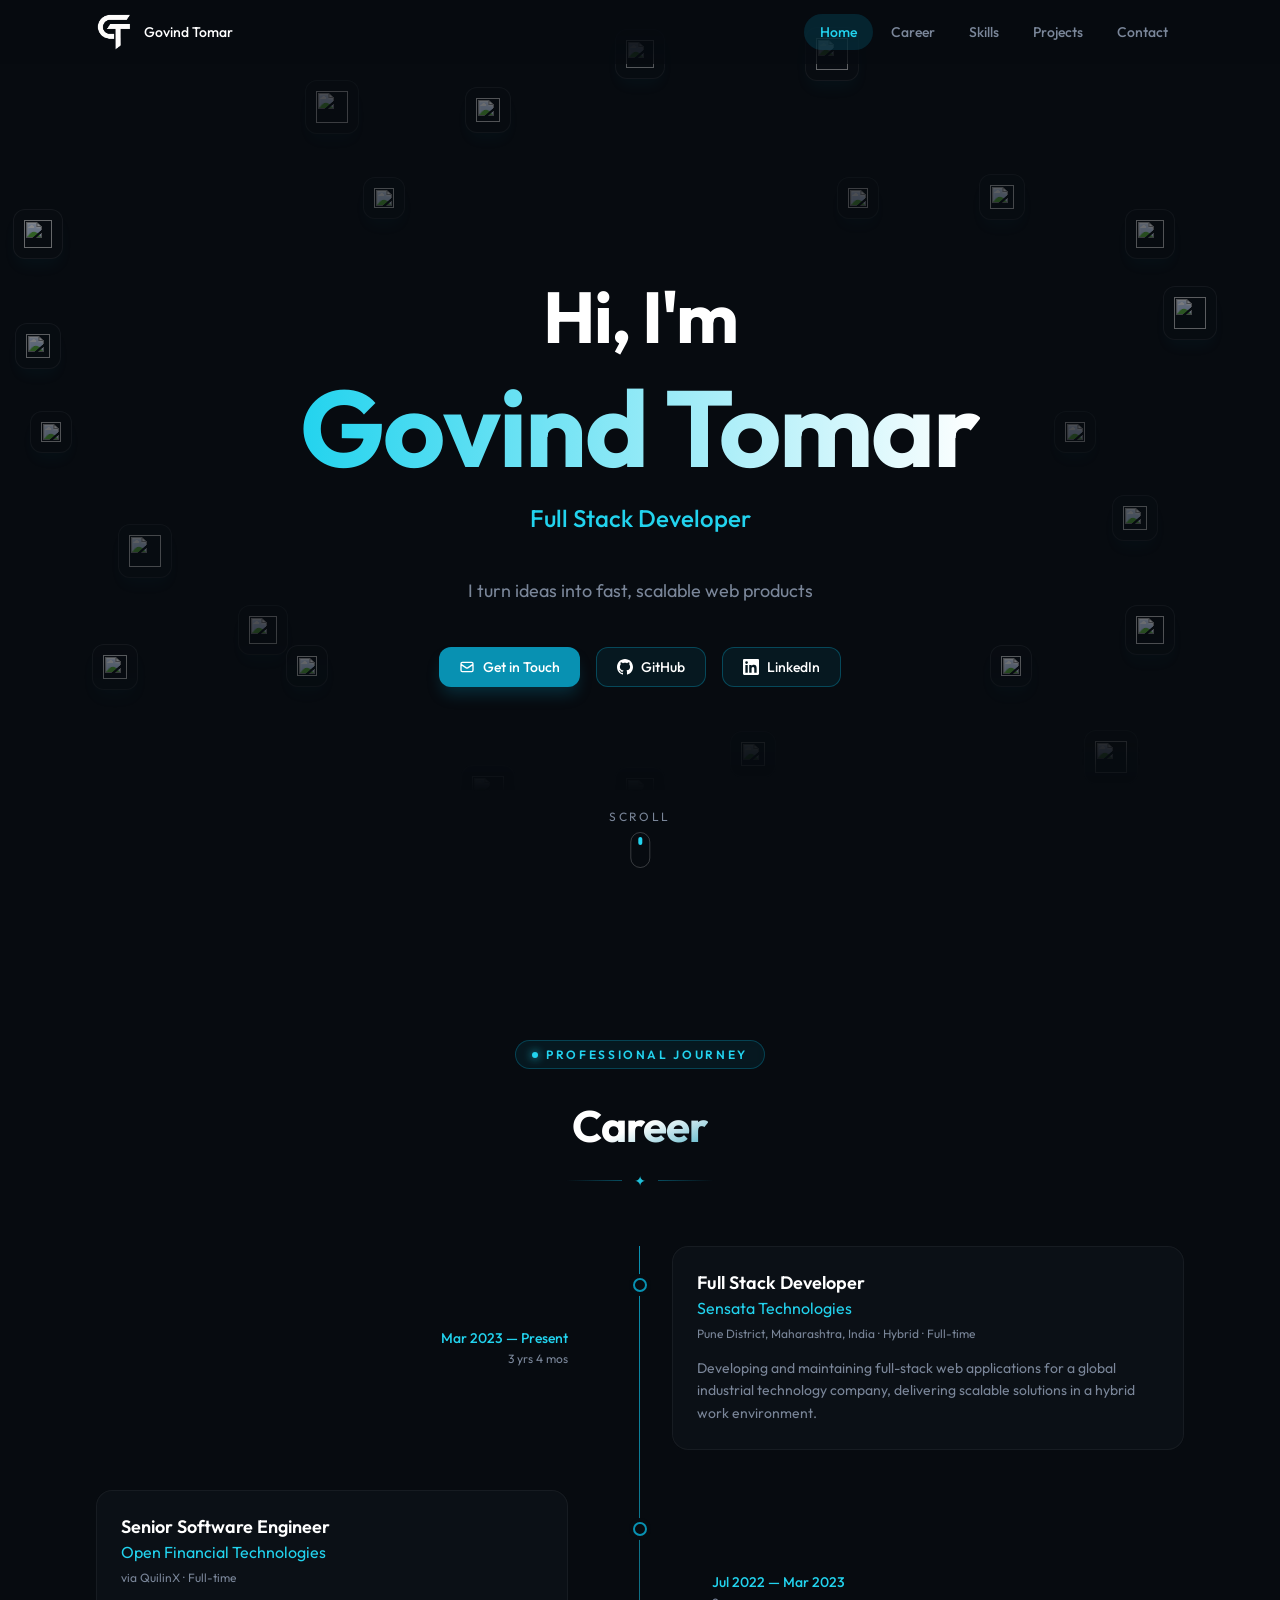
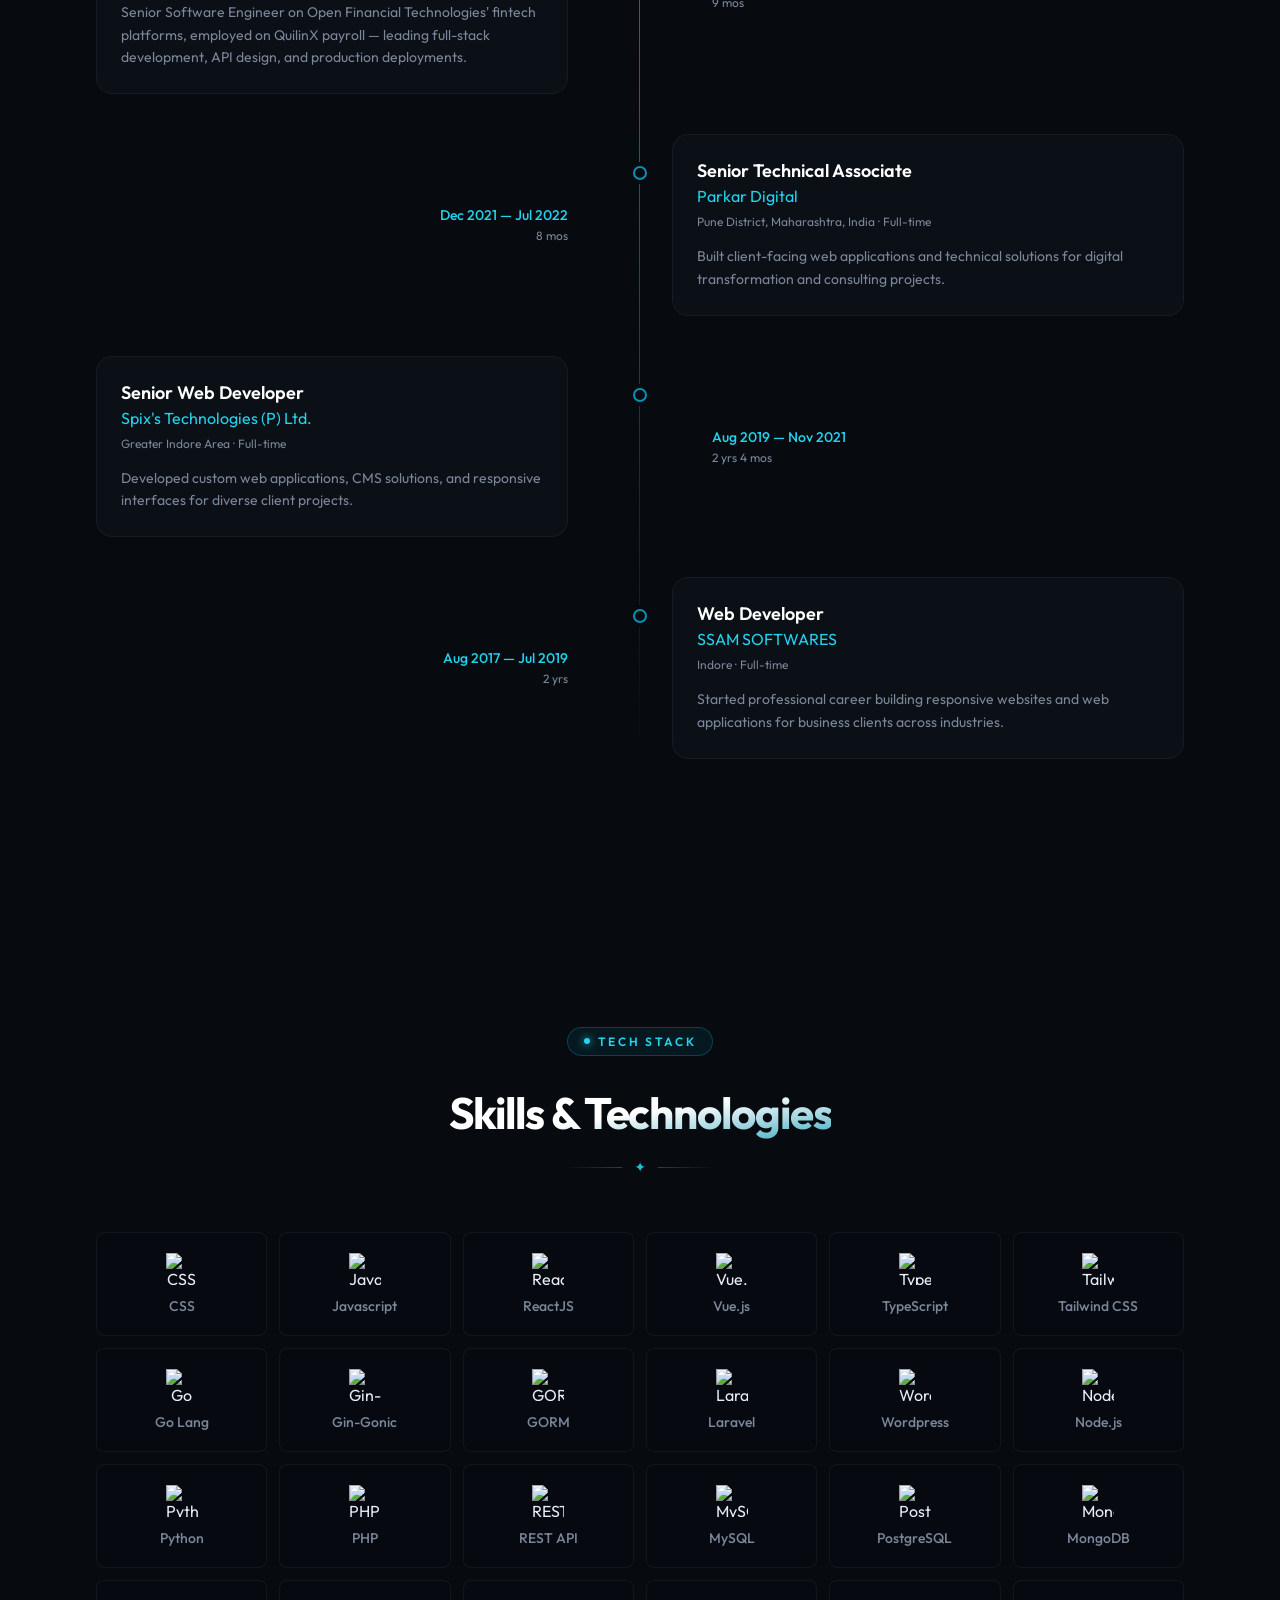
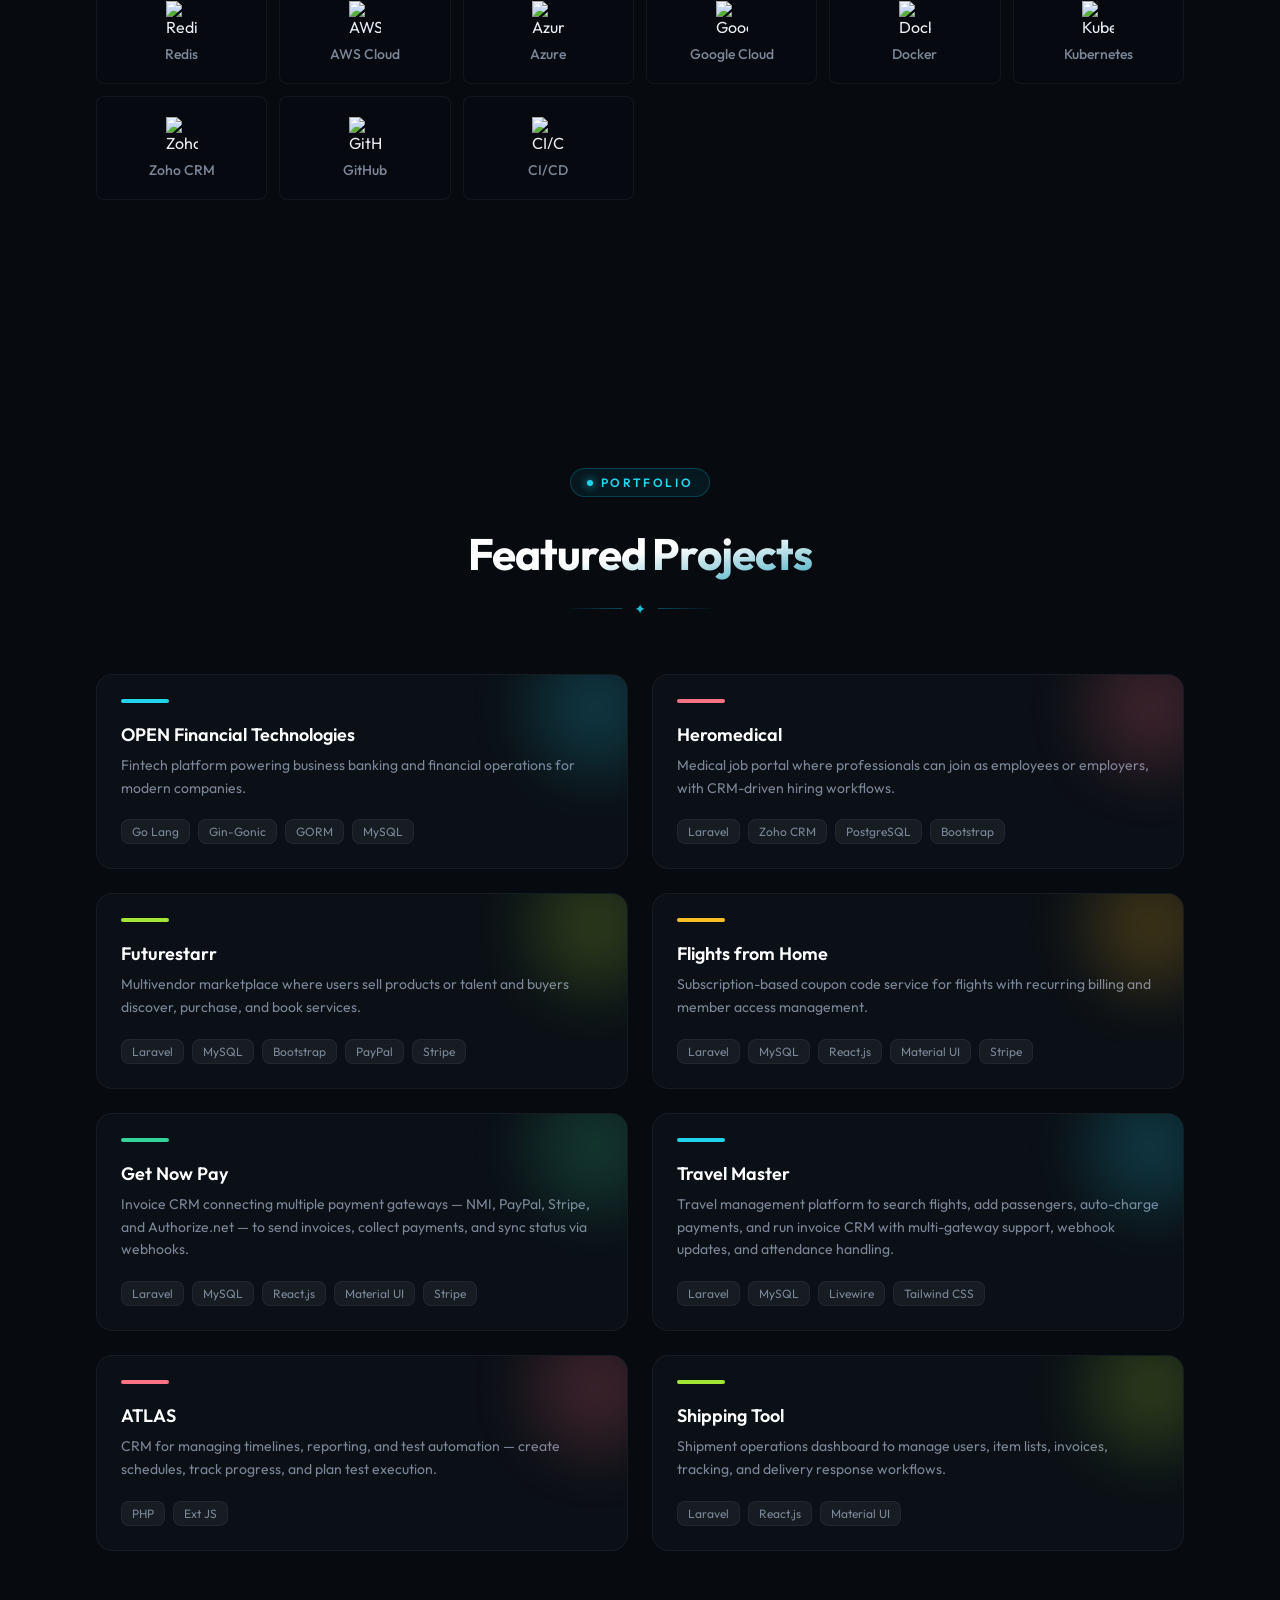
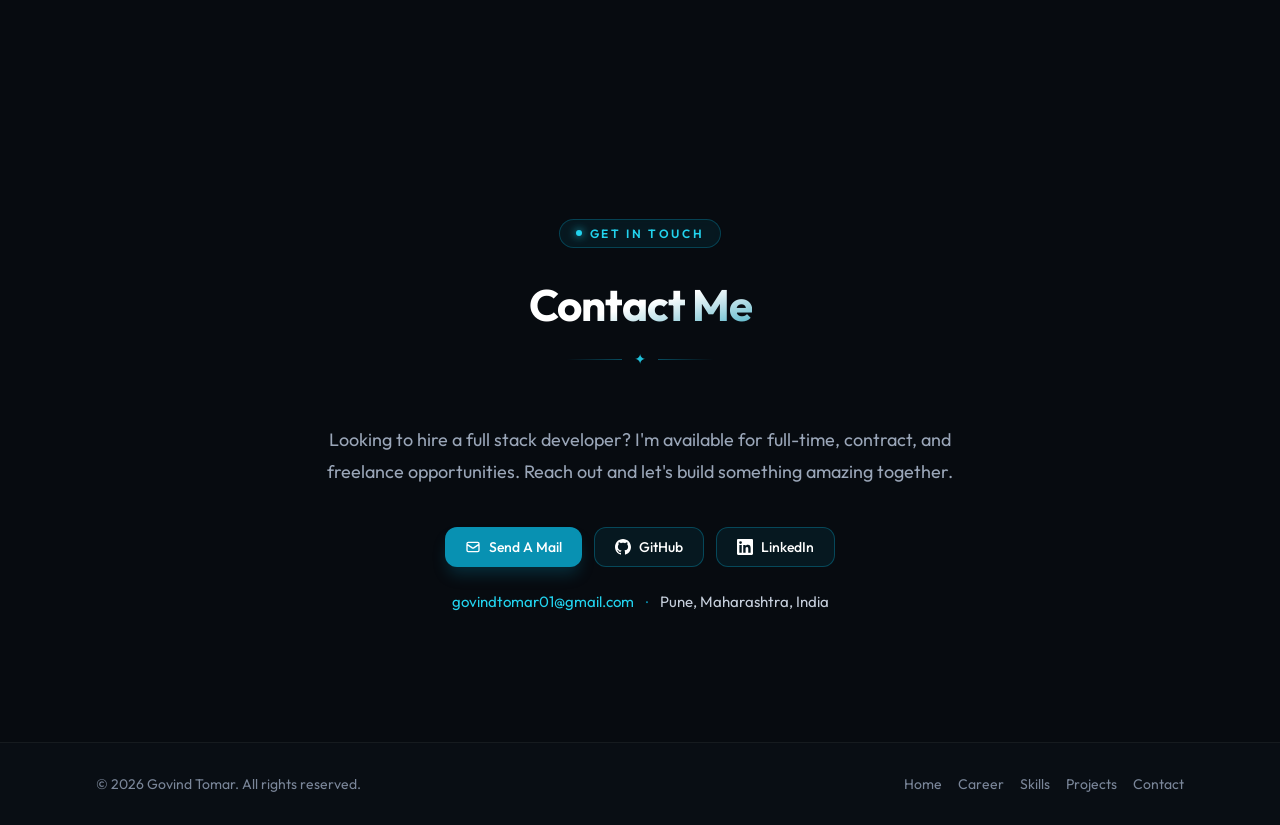
==== index.html @ ada35178 "Add files via upload" ====
<!DOCTYPE html>
<html lang="en" class="page-loading gt-front">
<head>
    <meta charset="utf-8">
    <meta name="viewport" content="width=device-width, initial-scale=1, viewport-fit=cover">
    <title>Govind Tomar | Full Stack Developer</title>
    <meta name="description" content="Govind Tomar is a Full Stack Developer in Pune, Maharashtra, India specializing in Go Lang, ReactJS, and full-stack web products. I turn ideas into fast, scalable web products.">
    <meta name="keywords" content="Full Stack Developer, Go Lang, ReactJS, Gin-Gonic, GORM, Govind Tomar, Web Developer India">
    <meta name="author" content="Govind Tomar">
    <link rel="canonical" href="https://govindtomar.com/">

    <meta property="og:title" content="Govind Tomar | Full Stack Developer">
    <meta property="og:description" content="Govind Tomar is a Full Stack Developer in Pune, Maharashtra, India specializing in Go Lang, ReactJS, and full-stack web products. I turn ideas into fast, scalable web products.">
    <meta property="og:type" content="website">
    <meta property="og:url" content="https://govindtomar.com/">
    <meta property="og:image" content="assets/govind-logo.png">
    <meta property="og:site_name" content="Govind Tomar">
    <meta property="og:locale" content="en_IN">

    <meta name="twitter:card" content="summary_large_image">
    <meta name="twitter:title" content="Govind Tomar | Full Stack Developer">
    <meta name="twitter:description" content="Govind Tomar is a Full Stack Developer in Pune, Maharashtra, India specializing in Go Lang, ReactJS, and full-stack web products.">
    <meta name="twitter:image" content="assets/govind-logo.png">

    <script type="application/ld+json">
    {
        "@context": "https://schema.org",
        "@type": "Person",
        "name": "Govind Tomar",
        "url": "https://govindtomar.com/",
        "image": "https://govindtomar.com/assets/govind-logo.png",
        "jobTitle": "Full Stack Developer",
        "description": "I turn ideas into fast, scalable web products",
        "email": "govindtomar01@gmail.com",
        "address": {
            "@type": "PostalAddress",
            "addressLocality": "Pune",
            "addressRegion": "Maharashtra",
            "addressCountry": "IN"
        },
        "sameAs": [
            "https://github.com/govindtomar",
            "https://www.linkedin.com/in/iamgovindtomar/"
        ]
    }
    </script>

    <link rel="icon" href="assets/govind-favicon.png" type="image/png">
    <link rel="apple-touch-icon" href="assets/govind-favicon.png">

    <link rel="preconnect" href="https://fonts.googleapis.com">
    <link rel="preconnect" href="https://fonts.gstatic.com" crossorigin>
    <link rel="stylesheet" href="https://fonts.googleapis.com/css2?family=Outfit:wght@400;500;600;700&family=Material+Symbols+Outlined:opsz,wght,FILL,GRAD@20..48,100..700,0..1,-50..200&display=swap">
    <link rel="stylesheet" href="assets/styles.css">
</head>
<body class="gt-front">
    <div id="page-loading" class="page-loading">
        <div class="awesome-spinner">
            <div class="spinner-ring"></div>
            <div class="spinner-ring"></div>
            <div class="spinner-ring"></div>
            <div class="spinner-center"><div class="spinner-dot"></div></div>
        </div>
        <div class="loading-text">Loading...</div>
    </div>

    <div class="gt-front" data-portfolio data-sections="#home,#career,#skills,#projects,#contact">
        <header class="site-header">
            <div class="container header-inner">
                <a href="#home" class="header-brand">
                    <img src="assets/govind-logo.png" alt="Govind Tomar" class="header-logo" width="36" height="36">
                    <span class="header-brand-name">Govind Tomar</span>
                </a>

                <nav class="desktop-nav" aria-label="Main" data-desktop-nav>
                    <span class="nav-indicator" aria-hidden="true"></span>
                    <a href="#home" data-nav-href="#home" class="nav-link is-active" style="--header-item-delay: 0.48s;">Home</a>
                    <a href="#career" data-nav-href="#career" class="nav-link" style="--header-item-delay: 0.55s;">Career</a>
                    <a href="#skills" data-nav-href="#skills" class="nav-link" style="--header-item-delay: 0.62s;">Skills</a>
                    <a href="#projects" data-nav-href="#projects" class="nav-link" style="--header-item-delay: 0.69s;">Projects</a>
                    <a href="#contact" data-nav-href="#contact" class="nav-link" style="--header-item-delay: 0.76s;">Contact</a>
                </nav>

                <button type="button" class="menu-btn" aria-label="Open menu" aria-expanded="false">
                    <span class="header-burger" aria-hidden="true"><span></span><span></span><span></span></span>
                </button>
            </div>
        </header>

        <div class="nav-backdrop" aria-hidden="true"></div>
        <aside class="nav-drawer" role="dialog" aria-label="Navigation menu" aria-hidden="true">
            <div class="drawer-head">
                <div class="drawer-brand">
                    <img src="assets/govind-logo.png" alt="Govind Tomar" width="32" height="32">
                    <span>Govind Tomar</span>
                </div>
                <button type="button" class="drawer-close" aria-label="Close menu">
                    <span class="material-symbols-outlined">close</span>
                </button>
            </div>
            <nav class="drawer-nav" aria-label="Mobile">
                <a href="#home" data-nav-href="#home" class="drawer-link is-active" style="--drawer-item-delay: 0.06s;"><span class="drawer-indicator" aria-hidden="true"></span>Home</a>
                <a href="#career" data-nav-href="#career" class="drawer-link" style="--drawer-item-delay: 0.11s;"><span class="drawer-indicator" aria-hidden="true"></span>Career</a>
                <a href="#skills" data-nav-href="#skills" class="drawer-link" style="--drawer-item-delay: 0.16s;"><span class="drawer-indicator" aria-hidden="true"></span>Skills</a>
                <a href="#projects" data-nav-href="#projects" class="drawer-link" style="--drawer-item-delay: 0.21s;"><span class="drawer-indicator" aria-hidden="true"></span>Projects</a>
                <a href="#contact" data-nav-href="#contact" class="drawer-link" style="--drawer-item-delay: 0.26s;"><span class="drawer-indicator" aria-hidden="true"></span>Contact</a>
            </nav>
        </aside>

        <div class="floating-skills" aria-hidden="true">
            <div class="skill-float-item skill-float-1 hide-mobile" style="top:48%;left:84%;opacity:0.28;--float-duration:10s;--float-delay:0s;--bob-duration:3s;--bob-delay:0s;"><span class="skill-float-card"><img src="https://api.iconify.design/simple-icons:css.svg?color=%231572B6" alt="" width="20" height="20"></span></div>
            <div class="skill-float-item skill-float-2" style="top:57.5763%;left:88.637%;opacity:0.34;--float-duration:12s;--float-delay:0.8s;--bob-duration:3.75s;--bob-delay:0.5s;"><span class="skill-float-card"><img src="https://api.iconify.design/simple-icons:javascript.svg?color=%23F7DF1E" alt="" width="24" height="24"></span></div>
            <div class="skill-float-item skill-float-3" style="top:70%;left:89.8372%;opacity:0.40;--float-duration:14s;--float-delay:1.6s;--bob-duration:4.5s;--bob-delay:1s;"><span class="skill-float-card"><img src="https://api.iconify.design/simple-icons:react.svg?color=%2361DAFB" alt="" width="28" height="28"></span></div>
            <div class="skill-float-item skill-float-4" style="top:84.0624%;left:86.7696%;opacity:0.46;--float-duration:16s;--float-delay:2.4s;--bob-duration:5.25s;--bob-delay:1.5s;"><span class="skill-float-card"><img src="https://api.iconify.design/simple-icons:vuedotjs.svg?color=%234FC08D" alt="" width="32" height="32"></span></div>
            <div class="skill-float-item skill-float-1" style="top:73.9808%;left:79%;opacity:0.52;--float-duration:18s;--float-delay:3.2s;--bob-duration:3s;--bob-delay:2s;"><span class="skill-float-card"><img src="https://api.iconify.design/simple-icons:typescript.svg?color=%233178C6" alt="" width="20" height="20"></span></div>
            <div class="skill-float-item skill-float-2 hide-mobile" style="top:83.7393%;left:58.7998%;opacity:0.28;--float-duration:20s;--float-delay:4s;--bob-duration:3.75s;--bob-delay:2.5s;"><span class="skill-float-card"><img src="https://api.iconify.design/simple-icons:tailwindcss.svg?color=%2306B6D4" alt="" width="24" height="24"></span></div>
            <div class="skill-float-item skill-float-3" style="top:88%;left:50%;opacity:0.34;--float-duration:10s;--float-delay:4.8s;--bob-duration:4.5s;--bob-delay:3s;"><span class="skill-float-card"><img src="https://api.iconify.design/simple-icons:go.svg?color=%2300ADD8" alt="" width="28" height="28"></span></div>
            <div class="skill-float-item skill-float-4" style="top:88%;left:38.0943%;opacity:0.40;--float-duration:12s;--float-delay:5.6s;--bob-duration:5.25s;--bob-delay:3.5s;"><span class="skill-float-card"><img src="https://api.iconify.design/simple-icons:wordpress.svg?color=%2321759B" alt="" width="32" height="32"></span></div>
            <div class="skill-float-item skill-float-1" style="top:73.9808%;left:24%;opacity:0.46;--float-duration:14s;--float-delay:6.4s;--bob-duration:3s;--bob-delay:0s;"><span class="skill-float-card"><img src="https://api.iconify.design/simple-icons:nodedotjs.svg?color=%235FA04E" alt="" width="20" height="20"></span></div>
            <div class="skill-float-item skill-float-2" style="top:74.163%;left:8.9878%;opacity:0.52;--float-duration:16s;--float-delay:7.2s;--bob-duration:3.75s;--bob-delay:0.5s;"><span class="skill-float-card"><img src="https://api.iconify.design/simple-icons:python.svg?color=%233776AB" alt="" width="24" height="24"></span></div>
            <div class="skill-float-item skill-float-3 hide-mobile" style="top:70%;left:20.5551%;opacity:0.28;--float-duration:18s;--float-delay:0s;--bob-duration:4.5s;--bob-delay:1s;"><span class="skill-float-card"><img src="https://api.iconify.design/simple-icons:php.svg?color=%23777BB4" alt="" width="28" height="28"></span></div>
            <div class="skill-float-item skill-float-4" style="top:61.1998%;left:11.363%;opacity:0.34;--float-duration:20s;--float-delay:0.8s;--bob-duration:5.25s;--bob-delay:1.5s;"><span class="skill-float-card"><img src="https://api.iconify.design/simple-icons:fastapi.svg?color=%230891b2" alt="" width="32" height="32"></span></div>
            <div class="skill-float-item skill-float-1" style="top:48%;left:4%;opacity:0.40;--float-duration:10s;--float-delay:1.6s;--bob-duration:3s;--bob-delay:2s;"><span class="skill-float-card"><img src="https://api.iconify.design/simple-icons:mysql.svg?color=%234479A1" alt="" width="20" height="20"></span></div>
            <div class="skill-float-item skill-float-2" style="top:38.4237%;left:3%;opacity:0.46;--float-duration:12s;--float-delay:2.4s;--bob-duration:3.75s;--bob-delay:2.5s;"><span class="skill-float-card"><img src="https://api.iconify.design/simple-icons:postgresql.svg?color=%234169E1" alt="" width="24" height="24"></span></div>
            <div class="skill-float-item skill-float-3" style="top:26%;left:3%;opacity:0.52;--float-duration:14s;--float-delay:3.2s;--bob-duration:4.5s;--bob-delay:3s;"><span class="skill-float-card"><img src="https://api.iconify.design/simple-icons:mongodb.svg?color=%2347A248" alt="" width="28" height="28"></span></div>
            <div class="skill-float-item skill-float-4 hide-mobile" style="top:11.9376%;left:25.9584%;opacity:0.28;--float-duration:16s;--float-delay:4s;--bob-duration:5.25s;--bob-delay:3.5s;"><span class="skill-float-card"><img src="https://api.iconify.design/simple-icons:redis.svg?color=%23FF4438" alt="" width="32" height="32"></span></div>
            <div class="skill-float-item skill-float-1" style="top:22.0192%;left:30%;opacity:0.34;--float-duration:18s;--float-delay:4.8s;--bob-duration:3s;--bob-delay:0s;"><span class="skill-float-card"><img src="https://api.iconify.design/simple-icons:amazonwebservices.svg?color=%23FF9900" alt="" width="20" height="20"></span></div>
            <div class="skill-float-item skill-float-2" style="top:12.2607%;left:38.0943%;opacity:0.40;--float-duration:20s;--float-delay:5.6s;--bob-duration:3.75s;--bob-delay:0.5s;"><span class="skill-float-card"><img src="https://api.iconify.design/simple-icons:microsoftazure.svg?color=%230078D4" alt="" width="24" height="24"></span></div>
            <div class="skill-float-item skill-float-3" style="top:6%;left:50%;opacity:0.46;--float-duration:10s;--float-delay:6.4s;--bob-duration:4.5s;--bob-delay:1s;"><span class="skill-float-card"><img src="https://api.iconify.design/simple-icons:googlecloud.svg?color=%234285F4" alt="" width="28" height="28"></span></div>
            <div class="skill-float-item skill-float-4" style="top:6%;left:65.0115%;opacity:0.52;--float-duration:12s;--float-delay:7.2s;--bob-duration:5.25s;--bob-delay:1.5s;"><span class="skill-float-card"><img src="https://api.iconify.design/simple-icons:docker.svg?color=%232496ED" alt="" width="32" height="32"></span></div>
            <div class="skill-float-item skill-float-1 hide-mobile" style="top:22.0192%;left:67%;opacity:0.28;--float-duration:14s;--float-delay:0s;--bob-duration:3s;--bob-delay:2s;"><span class="skill-float-card"><img src="https://api.iconify.design/simple-icons:kubernetes.svg?color=%23326CE5" alt="" width="20" height="20"></span></div>
            <div class="skill-float-item skill-float-2" style="top:21.837%;left:78.2843%;opacity:0.34;--float-duration:16s;--float-delay:0.8s;--bob-duration:3.75s;--bob-delay:2.5s;"><span class="skill-float-card"><img src="https://api.iconify.design/simple-icons:zoho.svg?color=%23E42527" alt="" width="24" height="24"></span></div>
            <div class="skill-float-item skill-float-3" style="top:26%;left:89.8372%;opacity:0.40;--float-duration:18s;--float-delay:1.6s;--bob-duration:4.5s;--bob-delay:3s;"><span class="skill-float-card"><img src="https://api.iconify.design/simple-icons:github.svg?color=%23F0F6FC" alt="" width="28" height="28"></span></div>
            <div class="skill-float-item skill-float-4" style="top:34.8002%;left:93%;opacity:0.46;--float-duration:20s;--float-delay:2.4s;--bob-duration:5.25s;--bob-delay:3.5s;"><span class="skill-float-card"><img src="https://api.iconify.design/simple-icons:githubactions.svg?color=%232088FF" alt="" width="32" height="32"></span></div>
        </div>

        <main class="page-main">
            <section id="home" class="hero">
                <div class="container hero-inner">
                    <div class="hero-copy hero-stagger">
                        <div class="hero-title-row">
                            <p>Hi, I'm</p>
                            <h1><span class="hero-name">Govind Tomar</span></h1>
                        </div>

                        <div class="hero-role" data-role-rotator data-roles='["Full Stack Developer","Go Lang and Reactjs Specialist"]'>
                            <p data-role-text aria-live="polite">Full Stack Developer</p>
                        </div>

                        <p class="hero-tagline">I turn ideas into fast, scalable web products</p>

                        <div class="hero-actions">
                            <a href="#contact" class="gt-btn gt-btn-primary">
                                <svg fill="none" viewBox="0 0 24 24" stroke="currentColor" aria-hidden="true"><path stroke-linecap="round" stroke-linejoin="round" stroke-width="2" d="M3 8l7.89 5.26a2 2 0 002.22 0L21 8M5 19h14a2 2 0 002-2V7a2 2 0 00-2-2H5a2 2 0 00-2 2v10a2 2 0 002 2z"/></svg>
                                Get in Touch
                            </a>
                            <a href="https://github.com/govindtomar" target="_blank" rel="noopener noreferrer" class="gt-btn gt-btn-secondary">
                                <svg fill="currentColor" viewBox="0 0 24 24" aria-hidden="true"><path d="M12 0C5.37 0 0 5.37 0 12c0 5.3 3.438 9.8 8.205 11.387.6.113.82-.26.82-.577 0-.285-.01-1.04-.015-2.04-3.338.726-4.042-1.61-4.042-1.61-.546-1.387-1.333-1.757-1.333-1.757-1.09-.745.083-.73.083-.73 1.205.085 1.84 1.238 1.84 1.238 1.07 1.835 2.807 1.305 3.492.998.108-.776.418-1.305.76-1.605-2.665-.305-5.466-1.333-5.466-5.93 0-1.31.468-2.382 1.236-3.222-.124-.303-.535-1.524.117-3.176 0 0 1.008-.322 3.3 1.23.96-.267 1.98-.4 3-.405 1.02.005 2.04.138 3 .405 2.29-1.552 3.297-1.23 3.297-1.23.653 1.652.242 2.873.118 3.176.77.84 1.235 1.912 1.235 3.222 0 4.61-2.805 5.622-5.475 5.92.43.372.814 1.103.814 2.222 0 1.606-.015 2.898-.015 3.293 0 .32.216.694.825.576C20.565 21.796 24 17.297 24 12c0-6.63-5.37-12-12-12z"/></svg>
                                GitHub
                            </a>
                            <a href="https://www.linkedin.com/in/iamgovindtomar/" target="_blank" rel="noopener noreferrer" class="gt-btn gt-btn-secondary">
                                <svg fill="currentColor" viewBox="0 0 24 24" aria-hidden="true"><path d="M20.447 20.452h-3.554v-5.569c0-1.328-.027-3.037-1.852-3.037-1.853 0-2.136 1.445-2.136 2.939v5.667H9.351V9h3.414v1.561h.046c.477-.9 1.637-1.85 3.37-1.85 3.601 0 4.267 2.37 4.267 5.455v6.286zM5.337 7.433a2.062 2.062 0 01-2.063-2.065 2.064 2.064 0 112.063 2.065zm1.782 13.019H3.555V9h3.564v11.452zM22.225 0H1.771C.792 0 0 .774 0 1.729v20.542C0 23.227.792 24 1.771 24h20.451C23.2 24 24 23.227 24 22.271V1.729C24 .774 23.2 0 22.222 0h.003z"/></svg>
                                LinkedIn
                            </a>
                        </div>
                    </div>
                </div>

                <a href="#career" class="scroll-hint" aria-label="Scroll to career">
                    <span>Scroll</span>
                    <span class="scroll-mouse"><i></i></span>
                </a>
            </section>

            <section id="career" class="section">
                <div class="container">
                    <div class="reveal reveal-up">
                        <header class="section-heading">
                            <p class="section-kicker"><span class="kicker-dot" aria-hidden="true"></span>Professional Journey</p>
                            <h2 class="section-title"><span>Career</span></h2>
                            <div class="section-ornament" aria-hidden="true"><span class="line"></span><span class="star">✦</span><span class="line right"></span></div>
                        </header>
                    </div>

                    <div class="timeline">
                        <div class="timeline-line reveal reveal-fade" aria-hidden="true" style="--reveal-duration: 1800ms;"></div>
                        <div class="career-list">
                            <article class="career-item is-even reveal reveal-right" style="--reveal-delay: 0ms;">
                                <span class="career-dot-center" aria-hidden="true"></span>
                                <div class="career-meta-desktop">
                                    <p class="career-period">Mar 2023 — Present</p>
                                    <p class="career-duration">3 yrs 4 mos</p>
                                </div>
                                <div class="career-card-wrap">
                                    <span class="career-dot" aria-hidden="true"></span>
                                    <div class="career-card">
                                        <div class="career-meta-mobile">
                                            <p class="career-period">Mar 2023 — Present</p>
                                            <p class="career-duration">3 yrs 4 mos</p>
                                        </div>
                                        <h3>Full Stack Developer</h3>
                                        <p class="career-company">Sensata Technologies</p>
                                        <p class="career-place">Pune District, Maharashtra, India · Hybrid · Full-time</p>
                                        <p class="career-desc">Developing and maintaining full-stack web applications for a global industrial technology company, delivering scalable solutions in a hybrid work environment.</p>
                                    </div>
                                </div>
                            </article>

                            <article class="career-item is-odd reveal reveal-left" style="--reveal-delay: 150ms;">
                                <span class="career-dot-center" aria-hidden="true"></span>
                                <div class="career-meta-desktop">
                                    <p class="career-period">Jul 2022 — Mar 2023</p>
                                    <p class="career-duration">9 mos</p>
                                </div>
                                <div class="career-card-wrap">
                                    <span class="career-dot" aria-hidden="true"></span>
                                    <div class="career-card">
                                        <div class="career-meta-mobile">
                                            <p class="career-period">Jul 2022 — Mar 2023</p>
                                            <p class="career-duration">9 mos</p>
                                        </div>
                                        <h3>Senior Software Engineer</h3>
                                        <p class="career-company">Open Financial Technologies</p>
                                        <p class="career-place">via QuilinX · Full-time</p>
                                        <p class="career-desc">Senior Software Engineer on Open Financial Technologies' fintech platforms, employed on QuilinX payroll — leading full-stack development, API design, and production deployments.</p>
                                    </div>
                                </div>
                            </article>

                            <article class="career-item is-even reveal reveal-right" style="--reveal-delay: 300ms;">
                                <span class="career-dot-center" aria-hidden="true"></span>
                                <div class="career-meta-desktop">
                                    <p class="career-period">Dec 2021 — Jul 2022</p>
                                    <p class="career-duration">8 mos</p>
                                </div>
                                <div class="career-card-wrap">
                                    <span class="career-dot" aria-hidden="true"></span>
                                    <div class="career-card">
                                        <div class="career-meta-mobile">
                                            <p class="career-period">Dec 2021 — Jul 2022</p>
                                            <p class="career-duration">8 mos</p>
                                        </div>
                                        <h3>Senior Technical Associate</h3>
                                        <p class="career-company">Parkar Digital</p>
                                        <p class="career-place">Pune District, Maharashtra, India · Full-time</p>
                                        <p class="career-desc">Built client-facing web applications and technical solutions for digital transformation and consulting projects.</p>
                                    </div>
                                </div>
                            </article>

                            <article class="career-item is-odd reveal reveal-left" style="--reveal-delay: 450ms;">
                                <span class="career-dot-center" aria-hidden="true"></span>
                                <div class="career-meta-desktop">
                                    <p class="career-period">Aug 2019 — Nov 2021</p>
                                    <p class="career-duration">2 yrs 4 mos</p>
                                </div>
                                <div class="career-card-wrap">
                                    <span class="career-dot" aria-hidden="true"></span>
                                    <div class="career-card">
                                        <div class="career-meta-mobile">
                                            <p class="career-period">Aug 2019 — Nov 2021</p>
                                            <p class="career-duration">2 yrs 4 mos</p>
                                        </div>
                                        <h3>Senior Web Developer</h3>
                                        <p class="career-company">Spix's Technologies (P) Ltd.</p>
                                        <p class="career-place">Greater Indore Area · Full-time</p>
                                        <p class="career-desc">Developed custom web applications, CMS solutions, and responsive interfaces for diverse client projects.</p>
                                    </div>
                                </div>
                            </article>

                            <article class="career-item is-even reveal reveal-right" style="--reveal-delay: 600ms;">
                                <span class="career-dot-center" aria-hidden="true"></span>
                                <div class="career-meta-desktop">
                                    <p class="career-period">Aug 2017 — Jul 2019</p>
                                    <p class="career-duration">2 yrs</p>
                                </div>
                                <div class="career-card-wrap">
                                    <span class="career-dot" aria-hidden="true"></span>
                                    <div class="career-card">
                                        <div class="career-meta-mobile">
                                            <p class="career-period">Aug 2017 — Jul 2019</p>
                                            <p class="career-duration">2 yrs</p>
                                        </div>
                                        <h3>Web Developer</h3>
                                        <p class="career-company">SSAM SOFTWARES</p>
                                        <p class="career-place">Indore · Full-time</p>
                                        <p class="career-desc">Started professional career building responsive websites and web applications for business clients across industries.</p>
                                    </div>
                                </div>
                            </article>
                        </div>
                    </div>
                </div>
            </section>

            <section id="skills" class="section">
                <div class="container">
                    <div class="reveal reveal-up">
                        <header class="section-heading">
                            <p class="section-kicker"><span class="kicker-dot" aria-hidden="true"></span>Tech Stack</p>
                            <h2 class="section-title"><span>Skills &amp; Technologies</span></h2>
                            <div class="section-ornament" aria-hidden="true"><span class="line"></span><span class="star">✦</span><span class="line right"></span></div>
                        </header>
                    </div>

                    <div class="reveal reveal-scale reveal-stagger" style="--reveal-duration: 900ms;">
                        <div class="skills-grid">
                            <div class="skill-card reveal-stagger-item" style="--reveal-delay: 0ms;"><span class="skill-card-icon-wrap"><img class="skill-card-icon" src="https://api.iconify.design/simple-icons:css.svg?color=%231572B6" alt="CSS" width="32" height="32" loading="lazy"></span><span class="skill-card-label">CSS</span></div>
                            <div class="skill-card reveal-stagger-item" style="--reveal-delay: 90ms;"><span class="skill-card-icon-wrap"><img class="skill-card-icon" src="https://api.iconify.design/simple-icons:javascript.svg?color=%23F7DF1E" alt="Javascript" width="32" height="32" loading="lazy"></span><span class="skill-card-label">Javascript</span></div>
                            <div class="skill-card reveal-stagger-item" style="--reveal-delay: 180ms;"><span class="skill-card-icon-wrap"><img class="skill-card-icon" src="https://api.iconify.design/simple-icons:react.svg?color=%2361DAFB" alt="ReactJS" width="32" height="32" loading="lazy"></span><span class="skill-card-label">ReactJS</span></div>
                            <div class="skill-card reveal-stagger-item" style="--reveal-delay: 270ms;"><span class="skill-card-icon-wrap"><img class="skill-card-icon" src="https://api.iconify.design/simple-icons:vuedotjs.svg?color=%234FC08D" alt="Vue.js" width="32" height="32" loading="lazy"></span><span class="skill-card-label">Vue.js</span></div>
                            <div class="skill-card reveal-stagger-item" style="--reveal-delay: 360ms;"><span class="skill-card-icon-wrap"><img class="skill-card-icon" src="https://api.iconify.design/simple-icons:typescript.svg?color=%233178C6" alt="TypeScript" width="32" height="32" loading="lazy"></span><span class="skill-card-label">TypeScript</span></div>
                            <div class="skill-card reveal-stagger-item" style="--reveal-delay: 450ms;"><span class="skill-card-icon-wrap"><img class="skill-card-icon" src="https://api.iconify.design/simple-icons:tailwindcss.svg?color=%2306B6D4" alt="Tailwind CSS" width="32" height="32" loading="lazy"></span><span class="skill-card-label">Tailwind CSS</span></div>
                            <div class="skill-card reveal-stagger-item" style="--reveal-delay: 0ms;"><span class="skill-card-icon-wrap"><img class="skill-card-icon" src="https://api.iconify.design/simple-icons:go.svg?color=%2300ADD8" alt="Go Lang" width="32" height="32" loading="lazy"></span><span class="skill-card-label">Go Lang</span></div>
                            <div class="skill-card reveal-stagger-item" style="--reveal-delay: 90ms;"><span class="skill-card-icon-wrap"><img class="skill-card-icon" src="https://api.iconify.design/logos:gin.svg" alt="Gin-Gonic" width="32" height="32" loading="lazy"></span><span class="skill-card-label">Gin-Gonic</span></div>
                            <div class="skill-card reveal-stagger-item" style="--reveal-delay: 180ms;"><span class="skill-card-icon-wrap"><img class="skill-card-icon" src="https://api.iconify.design/simple-icons:go.svg?color=%2300ADD8" alt="GORM" width="32" height="32" loading="lazy"></span><span class="skill-card-label">GORM</span></div>
                            <div class="skill-card reveal-stagger-item" style="--reveal-delay: 270ms;"><span class="skill-card-icon-wrap"><img class="skill-card-icon" src="https://api.iconify.design/simple-icons:laravel.svg?color=%23FF2D20" alt="Laravel" width="32" height="32" loading="lazy"></span><span class="skill-card-label">Laravel</span></div>
                            <div class="skill-card reveal-stagger-item" style="--reveal-delay: 360ms;"><span class="skill-card-icon-wrap"><img class="skill-card-icon" src="https://api.iconify.design/simple-icons:wordpress.svg?color=%2321759B" alt="Wordpress" width="32" height="32" loading="lazy"></span><span class="skill-card-label">Wordpress</span></div>
                            <div class="skill-card reveal-stagger-item" style="--reveal-delay: 450ms;"><span class="skill-card-icon-wrap"><img class="skill-card-icon" src="https://api.iconify.design/simple-icons:nodedotjs.svg?color=%235FA04E" alt="Node.js" width="32" height="32" loading="lazy"></span><span class="skill-card-label">Node.js</span></div>
                            <div class="skill-card reveal-stagger-item" style="--reveal-delay: 0ms;"><span class="skill-card-icon-wrap"><img class="skill-card-icon" src="https://api.iconify.design/simple-icons:python.svg?color=%233776AB" alt="Python" width="32" height="32" loading="lazy"></span><span class="skill-card-label">Python</span></div>
                            <div class="skill-card reveal-stagger-item" style="--reveal-delay: 90ms;"><span class="skill-card-icon-wrap"><img class="skill-card-icon" src="https://api.iconify.design/simple-icons:php.svg?color=%23777BB4" alt="PHP" width="32" height="32" loading="lazy"></span><span class="skill-card-label">PHP</span></div>
                            <div class="skill-card reveal-stagger-item" style="--reveal-delay: 180ms;"><span class="skill-card-icon-wrap"><img class="skill-card-icon" src="https://api.iconify.design/simple-icons:fastapi.svg?color=%230891b2" alt="REST API" width="32" height="32" loading="lazy"></span><span class="skill-card-label">REST API</span></div>
                            <div class="skill-card reveal-stagger-item" style="--reveal-delay: 270ms;"><span class="skill-card-icon-wrap"><img class="skill-card-icon" src="https://api.iconify.design/simple-icons:mysql.svg?color=%234479A1" alt="MySQL" width="32" height="32" loading="lazy"></span><span class="skill-card-label">MySQL</span></div>
                            <div class="skill-card reveal-stagger-item" style="--reveal-delay: 360ms;"><span class="skill-card-icon-wrap"><img class="skill-card-icon" src="https://api.iconify.design/simple-icons:postgresql.svg?color=%234169E1" alt="PostgreSQL" width="32" height="32" loading="lazy"></span><span class="skill-card-label">PostgreSQL</span></div>
                            <div class="skill-card reveal-stagger-item" style="--reveal-delay: 450ms;"><span class="skill-card-icon-wrap"><img class="skill-card-icon" src="https://api.iconify.design/simple-icons:mongodb.svg?color=%2347A248" alt="MongoDB" width="32" height="32" loading="lazy"></span><span class="skill-card-label">MongoDB</span></div>
                            <div class="skill-card reveal-stagger-item" style="--reveal-delay: 0ms;"><span class="skill-card-icon-wrap"><img class="skill-card-icon" src="https://api.iconify.design/simple-icons:redis.svg?color=%23FF4438" alt="Redis" width="32" height="32" loading="lazy"></span><span class="skill-card-label">Redis</span></div>
                            <div class="skill-card reveal-stagger-item" style="--reveal-delay: 360ms;"><span class="skill-card-icon-wrap"><img class="skill-card-icon" src="https://api.iconify.design/simple-icons:amazonwebservices.svg?color=%23FF9900" alt="AWS Cloud" width="32" height="32" loading="lazy"></span><span class="skill-card-label">AWS Cloud</span></div>
                            <div class="skill-card reveal-stagger-item" style="--reveal-delay: 450ms;"><span class="skill-card-icon-wrap"><img class="skill-card-icon" src="https://api.iconify.design/simple-icons:microsoftazure.svg?color=%230078D4" alt="Azure" width="32" height="32" loading="lazy"></span><span class="skill-card-label">Azure</span></div>
                            <div class="skill-card reveal-stagger-item" style="--reveal-delay: 0ms;"><span class="skill-card-icon-wrap"><img class="skill-card-icon" src="https://api.iconify.design/simple-icons:googlecloud.svg?color=%234285F4" alt="Google Cloud" width="32" height="32" loading="lazy"></span><span class="skill-card-label">Google Cloud</span></div>
                            <div class="skill-card reveal-stagger-item" style="--reveal-delay: 90ms;"><span class="skill-card-icon-wrap"><img class="skill-card-icon" src="https://api.iconify.design/simple-icons:docker.svg?color=%232496ED" alt="Docker" width="32" height="32" loading="lazy"></span><span class="skill-card-label">Docker</span></div>
                            <div class="skill-card reveal-stagger-item" style="--reveal-delay: 180ms;"><span class="skill-card-icon-wrap"><img class="skill-card-icon" src="https://api.iconify.design/simple-icons:kubernetes.svg?color=%23326CE5" alt="Kubernetes" width="32" height="32" loading="lazy"></span><span class="skill-card-label">Kubernetes</span></div>
                            <div class="skill-card reveal-stagger-item" style="--reveal-delay: 270ms;"><span class="skill-card-icon-wrap"><img class="skill-card-icon" src="https://api.iconify.design/simple-icons:zoho.svg?color=%23E42527" alt="Zoho CRM" width="32" height="32" loading="lazy"></span><span class="skill-card-label">Zoho CRM</span></div>
                            <div class="skill-card reveal-stagger-item" style="--reveal-delay: 360ms;"><span class="skill-card-icon-wrap"><img class="skill-card-icon" src="https://api.iconify.design/simple-icons:github.svg?color=%23F0F6FC" alt="GitHub" width="32" height="32" loading="lazy"></span><span class="skill-card-label">GitHub</span></div>
                            <div class="skill-card reveal-stagger-item" style="--reveal-delay: 450ms;"><span class="skill-card-icon-wrap"><img class="skill-card-icon" src="https://api.iconify.design/simple-icons:githubactions.svg?color=%232088FF" alt="CI/CD" width="32" height="32" loading="lazy"></span><span class="skill-card-label">CI/CD</span></div>
                        </div>
                    </div>
                </div>
            </section>

            <section id="projects" class="section">
                <div class="container">
                    <div class="reveal reveal-up">
                        <header class="section-heading">
                            <p class="section-kicker"><span class="kicker-dot" aria-hidden="true"></span>Portfolio</p>
                            <h2 class="section-title"><span>Featured Projects</span></h2>
                            <div class="section-ornament" aria-hidden="true"><span class="line"></span><span class="star">✦</span><span class="line right"></span></div>
                        </header>
                    </div>

                    <div class="projects-grid">
                        <div class="reveal reveal-up" style="--reveal-delay: 0ms; --reveal-duration: 1000ms;">
                            <article class="project-card">
                                <div class="project-glow" style="background-color: #22d3ee;"></div>
                                <div class="project-bar" style="background-color: #22d3ee;"></div>
                                <h3>OPEN Financial Technologies</h3>
                                <p>Fintech platform powering business banking and financial operations for modern companies.</p>
                                <div class="tech-list"><span class="tech-chip">Go Lang</span><span class="tech-chip">Gin-Gonic</span><span class="tech-chip">GORM</span><span class="tech-chip">MySQL</span></div>
                            </article>
                        </div>
                        <div class="reveal reveal-up" style="--reveal-delay: 180ms; --reveal-duration: 1000ms;">
                            <article class="project-card">
                                <div class="project-glow" style="background-color: #fb7185;"></div>
                                <div class="project-bar" style="background-color: #fb7185;"></div>
                                <h3>Heromedical</h3>
                                <p>Medical job portal where professionals can join as employees or employers, with CRM-driven hiring workflows.</p>
                                <div class="tech-list"><span class="tech-chip">Laravel</span><span class="tech-chip">Zoho CRM</span><span class="tech-chip">PostgreSQL</span><span class="tech-chip">Bootstrap</span></div>
                            </article>
                        </div>
                        <div class="reveal reveal-up" style="--reveal-delay: 0ms; --reveal-duration: 1000ms;">
                            <article class="project-card">
                                <div class="project-glow" style="background-color: #a3e635;"></div>
                                <div class="project-bar" style="background-color: #a3e635;"></div>
                                <h3>Futurestarr</h3>
                                <p>Multivendor marketplace where users sell products or talent and buyers discover, purchase, and book services.</p>
                                <div class="tech-list"><span class="tech-chip">Laravel</span><span class="tech-chip">MySQL</span><span class="tech-chip">Bootstrap</span><span class="tech-chip">PayPal</span><span class="tech-chip">Stripe</span></div>
                            </article>
                        </div>
                        <div class="reveal reveal-up" style="--reveal-delay: 180ms; --reveal-duration: 1000ms;">
                            <article class="project-card">
                                <div class="project-glow" style="background-color: #fbbf24;"></div>
                                <div class="project-bar" style="background-color: #fbbf24;"></div>
                                <h3>Flights from Home</h3>
                                <p>Subscription-based coupon code service for flights with recurring billing and member access management.</p>
                                <div class="tech-list"><span class="tech-chip">Laravel</span><span class="tech-chip">MySQL</span><span class="tech-chip">React.js</span><span class="tech-chip">Material UI</span><span class="tech-chip">Stripe</span></div>
                            </article>
                        </div>
                        <div class="reveal reveal-up" style="--reveal-delay: 0ms; --reveal-duration: 1000ms;">
                            <article class="project-card">
                                <div class="project-glow" style="background-color: #34d399;"></div>
                                <div class="project-bar" style="background-color: #34d399;"></div>
                                <h3>Get Now Pay</h3>
                                <p>Invoice CRM connecting multiple payment gateways — NMI, PayPal, Stripe, and Authorize.net — to send invoices, collect payments, and sync status via webhooks.</p>
                                <div class="tech-list"><span class="tech-chip">Laravel</span><span class="tech-chip">MySQL</span><span class="tech-chip">React.js</span><span class="tech-chip">Material UI</span><span class="tech-chip">Stripe</span></div>
                            </article>
                        </div>
                        <div class="reveal reveal-up" style="--reveal-delay: 180ms; --reveal-duration: 1000ms;">
                            <article class="project-card">
                                <div class="project-glow" style="background-color: #22d3ee;"></div>
                                <div class="project-bar" style="background-color: #22d3ee;"></div>
                                <h3>Travel Master</h3>
                                <p>Travel management platform to search flights, add passengers, auto-charge payments, and run invoice CRM with multi-gateway support, webhook updates, and attendance handling.</p>
                                <div class="tech-list"><span class="tech-chip">Laravel</span><span class="tech-chip">MySQL</span><span class="tech-chip">Livewire</span><span class="tech-chip">Tailwind CSS</span></div>
                            </article>
                        </div>
                        <div class="reveal reveal-up" style="--reveal-delay: 0ms; --reveal-duration: 1000ms;">
                            <article class="project-card">
                                <div class="project-glow" style="background-color: #fb7185;"></div>
                                <div class="project-bar" style="background-color: #fb7185;"></div>
                                <h3>ATLAS</h3>
                                <p>CRM for managing timelines, reporting, and test automation — create schedules, track progress, and plan test execution.</p>
                                <div class="tech-list"><span class="tech-chip">PHP</span><span class="tech-chip">Ext JS</span></div>
                            </article>
                        </div>
                        <div class="reveal reveal-up" style="--reveal-delay: 180ms; --reveal-duration: 1000ms;">
                            <article class="project-card">
                                <div class="project-glow" style="background-color: #a3e635;"></div>
                                <div class="project-bar" style="background-color: #a3e635;"></div>
                                <h3>Shipping Tool</h3>
                                <p>Shipment operations dashboard to manage users, item lists, invoices, tracking, and delivery response workflows.</p>
                                <div class="tech-list"><span class="tech-chip">Laravel</span><span class="tech-chip">React.js</span><span class="tech-chip">Material UI</span></div>
                            </article>
                        </div>
                    </div>
                </div>
            </section>

            <section id="contact" class="section">
                <div class="container">
                    <div class="reveal reveal-up">
                        <header class="section-heading">
                            <p class="section-kicker"><span class="kicker-dot" aria-hidden="true"></span>Get In Touch</p>
                            <h2 class="section-title"><span>Contact Me</span></h2>
                            <div class="section-ornament" aria-hidden="true"><span class="line"></span><span class="star">✦</span><span class="line right"></span></div>
                        </header>
                    </div>

                    <div class="reveal reveal-up" style="--reveal-delay: 250ms;">
                        <div class="contact-teaser">
                            <p class="contact-intro">Looking to hire a full stack developer? I'm available for full-time, contract, and freelance opportunities. Reach out and let's build something amazing together.</p>
                            <div class="contact-cluster">
                                <div class="contact-actions">
                                    <a href="mailto:govindtomar01@gmail.com" class="gt-btn gt-btn-primary">
                                        <svg fill="none" viewBox="0 0 24 24" stroke="currentColor" aria-hidden="true"><path stroke-linecap="round" stroke-linejoin="round" stroke-width="2" d="M3 8l7.89 5.26a2 2 0 002.22 0L21 8M5 19h14a2 2 0 002-2V7a2 2 0 00-2-2H5a2 2 0 00-2 2v10a2 2 0 002 2z"/></svg>
                                        Send A Mail
                                    </a>
                                    <a href="https://github.com/govindtomar" target="_blank" rel="noopener noreferrer" class="gt-btn gt-btn-secondary">
                                        <svg fill="currentColor" viewBox="0 0 24 24" aria-hidden="true"><path d="M12 0C5.37 0 0 5.37 0 12c0 5.3 3.438 9.8 8.205 11.387.6.113.82-.26.82-.577 0-.285-.01-1.04-.015-2.04-3.338.726-4.042-1.61-4.042-1.61-.546-1.387-1.333-1.757-1.333-1.757-1.09-.745.083-.73.083-.73 1.205.085 1.84 1.238 1.84 1.238 1.07 1.835 2.807 1.305 3.492.998.108-.776.418-1.305.76-1.605-2.665-.305-5.466-1.333-5.466-5.93 0-1.31.468-2.382 1.236-3.222-.124-.303-.535-1.524.117-3.176 0 0 1.008-.322 3.3 1.23.96-.267 1.98-.4 3-.405 1.02.005 2.04.138 3 .405 2.29-1.552 3.297-1.23 3.297-1.23.653 1.652.242 2.873.118 3.176.77.84 1.235 1.912 1.235 3.222 0 4.61-2.805 5.622-5.475 5.92.43.372.814 1.103.814 2.222 0 1.606-.015 2.898-.015 3.293 0 .32.216.694.825.576C20.565 21.796 24 17.297 24 12c0-6.63-5.37-12-12-12z"/></svg>
                                        GitHub
                                    </a>
                                    <a href="https://www.linkedin.com/in/iamgovindtomar/" target="_blank" rel="noopener noreferrer" class="gt-btn gt-btn-secondary">
                                        <svg fill="currentColor" viewBox="0 0 24 24" aria-hidden="true"><path d="M20.447 20.452h-3.554v-5.569c0-1.328-.027-3.037-1.852-3.037-1.853 0-2.136 1.445-2.136 2.939v5.667H9.351V9h3.414v1.561h.046c.477-.9 1.637-1.85 3.37-1.85 3.601 0 4.267 2.37 4.267 5.455v6.286zM5.337 7.433a2.062 2.062 0 01-2.063-2.065 2.064 2.064 0 112.063 2.065zm1.782 13.019H3.555V9h3.564v11.452zM22.225 0H1.771C.792 0 0 .774 0 1.729v20.542C0 23.227.792 24 1.771 24h20.451C23.2 24 24 23.227 24 22.271V1.729C24 .774 23.2 0 22.222 0h.003z"/></svg>
                                        LinkedIn
                                    </a>
                                </div>
                                <p class="contact-meta">
                                    <a href="mailto:govindtomar01@gmail.com">govindtomar01@gmail.com</a>
                                    <span class="contact-meta-sep" aria-hidden="true">·</span>
                                    <span>Pune, Maharashtra, India</span>
                                </p>
                            </div>
                        </div>
                    </div>
                </div>
            </section>
        </main>

        <footer class="site-footer">
            <div class="container footer-inner">
                <p>&copy; 2026 Govind Tomar. All rights reserved.</p>
                <nav class="footer-nav" aria-label="Footer">
                    <a href="#home">Home</a>
                    <a href="#career">Career</a>
                    <a href="#skills">Skills</a>
                    <a href="#projects">Projects</a>
                    <a href="#contact">Contact</a>
                </nav>
            </div>
        </footer>
    </div>

    <script src="assets/main.js"></script>
</body>
</html>
---- assets/styles.css ----
:root {
    --color-gt-background: #070b10;
    --color-gt-foreground: #e8edf4;
    --color-gt-surface: #0d1218;
    --color-gt-muted: #7a8699;
    --color-gt-brand-light: #22d3ee;
    --color-gt-brand-main: #0891b2;
    --color-gt-brand-dark: #155e75;
    --color-primary: #0a8aa1;
    --color-primary-light: #72c9db;
    --color-primary-dark: #0b7184;
    --color-primary-darker: #0f5b6b;
    --gt-reveal-delay: 0ms;
    --gt-reveal-duration: 1000ms;
    --gt-reveal-ease: cubic-bezier(0.16, 1, 0.3, 1);
    --gt-material-standard: cubic-bezier(0.4, 0, 0.2, 1);
    --gt-material-emphasized: cubic-bezier(0.2, 0, 0, 1);
    --max-width: 72rem;
}

*,
*::before,
*::after {
    box-sizing: border-box;
}

html {
    scroll-behavior: smooth;
    overflow-x: clip;
    width: 100%;
}

html.page-loading,
html.page-loading body {
    overflow: hidden;
}

body {
    margin: 0;
    min-height: 100vh;
    width: 100%;
    overflow-x: clip;
    background: var(--color-gt-background);
    color: var(--color-gt-foreground);
    font-family: Outfit, Inter, ui-sans-serif, system-ui, sans-serif;
    -webkit-font-smoothing: antialiased;
    overscroll-behavior-y: none;
}

img {
    max-width: 100%;
    display: block;
}

a {
    color: inherit;
    text-decoration: none;
}

button {
    font-family: inherit;
    cursor: pointer;
}

.gt-front {
    font-family: Outfit, Inter, ui-sans-serif, system-ui, sans-serif;
    overflow-x: clip;
    width: 100%;
}

.gt-front ::selection {
    background: color-mix(in srgb, var(--color-gt-brand-main) 40%, transparent);
    color: #fff;
}

.material-symbols-outlined {
    font-family: "Material Symbols Outlined";
    font-weight: normal;
    font-style: normal;
    font-size: 1.25rem;
    line-height: 1;
    letter-spacing: normal;
    text-transform: none;
    display: inline-block;
    white-space: nowrap;
    word-wrap: normal;
    direction: ltr;
    -webkit-font-smoothing: antialiased;
    font-variation-settings: "FILL" 0, "wght" 400, "GRAD" 0, "opsz" 24;
    user-select: none;
}

.container {
    width: 100%;
    max-width: var(--max-width);
    margin-inline: auto;
    padding-inline: max(1rem, env(safe-area-inset-left, 0px)) max(1rem, env(safe-area-inset-right, 0px));
}

@media (min-width: 640px) {
    .container {
        padding-inline: max(1.5rem, env(safe-area-inset-left, 0px)) max(1.5rem, env(safe-area-inset-right, 0px));
    }
}

@media (min-width: 1024px) {
    .container {
        padding-inline: max(2rem, env(safe-area-inset-left, 0px)) max(2rem, env(safe-area-inset-right, 0px));
    }
}

/* ========== Page loader ========== */
html.page-loading #page-loading {
    display: flex;
    flex-direction: column;
    opacity: 1;
    background: #070b10;
}

#page-loading {
    position: fixed;
    inset: 0;
    z-index: 9998;
    display: none;
    align-items: center;
    justify-content: center;
    flex-direction: column;
    background: rgba(7, 11, 16, 0.95);
    transition: opacity 0.3s ease-out;
}

#page-loading.active {
    display: flex;
    opacity: 1;
}

#page-loading.hiding {
    opacity: 0;
    pointer-events: none;
}

.awesome-spinner {
    position: relative;
    width: 80px;
    height: 80px;
}

.spinner-ring {
    position: absolute;
    width: 100%;
    height: 100%;
    border: 3px solid transparent;
    border-top-color: var(--color-gt-brand-main);
    border-radius: 50%;
    animation: spinRing 1.2s cubic-bezier(0.5, 0, 0.5, 1) infinite;
}

.spinner-ring:nth-child(1) {
    animation-delay: -0.45s;
}

.spinner-ring:nth-child(2) {
    animation-delay: -0.3s;
    border-top-color: var(--color-gt-brand-dark);
    opacity: 0.8;
    width: 70%;
    height: 70%;
    top: 15%;
    left: 15%;
}

.spinner-ring:nth-child(3) {
    animation-delay: -0.15s;
    opacity: 0.6;
    width: 50%;
    height: 50%;
    top: 25%;
    left: 25%;
}

.spinner-center {
    position: absolute;
    top: 50%;
    left: 50%;
    transform: translate(-50%, -50%);
    width: 20px;
    height: 20px;
    display: flex;
    align-items: center;
    justify-content: center;
}

.spinner-dot {
    width: 8px;
    height: 8px;
    background: var(--color-gt-brand-main);
    border-radius: 50%;
    animation: pulse 1.2s ease-in-out infinite;
    box-shadow: 0 0 10px var(--color-gt-brand-main);
}

.loading-text {
    margin-top: 1.5rem;
    font-size: 0.875rem;
    font-weight: 500;
    color: var(--color-gt-brand-light);
    letter-spacing: 0.05em;
    animation: fadeInOut 1.5s ease-in-out infinite;
}

@keyframes spinRing {
    to { transform: rotate(360deg); }
}

@keyframes pulse {
    0%, 100% { transform: scale(1); opacity: 1; }
    50% { transform: scale(1.3); opacity: 0.7; }
}

@keyframes fadeInOut {
    0%, 100% { opacity: 0.5; }
    50% { opacity: 1; }
}

/* ========== Header ========== */
.site-header {
    position: fixed;
    inset-inline: 0;
    top: 0;
    z-index: 50;
    height: 4rem;
    border-bottom: 1px solid transparent;
    background: color-mix(in srgb, var(--color-gt-background) 70%, transparent);
    transition: background-color 0.3s ease-out, box-shadow 0.3s ease-out, border-color 0.3s ease-out;
    animation: gt-header-slide-down 1s var(--gt-reveal-ease) forwards;
}

.site-header.is-scrolled {
    border-color: color-mix(in srgb, var(--color-gt-brand-main) 20%, transparent);
    background: var(--color-gt-background);
    box-shadow: 0 8px 24px rgba(0, 0, 0, 0.45);
}

.header-inner {
    display: flex;
    height: 100%;
    align-items: center;
    justify-content: space-between;
}

.header-brand {
    display: flex;
    min-width: 0;
    align-items: center;
    gap: 0.75rem;
    opacity: 0;
    animation: gt-header-item-enter 0.75s var(--gt-reveal-ease) 0.3s forwards;
}

.header-logo {
    width: 2.25rem;
    height: 2.25rem;
    flex-shrink: 0;
    object-fit: contain;
}

.header-brand-name {
    display: none;
    overflow: hidden;
    text-overflow: ellipsis;
    white-space: nowrap;
    font-size: 0.875rem;
    font-weight: 500;
    color: #fff;
}

@media (min-width: 640px) {
    .header-brand-name {
        display: block;
    }
}

.desktop-nav {
    position: relative;
    display: none;
    align-items: center;
    gap: 0.125rem;
}

@media (min-width: 768px) {
    .desktop-nav {
        display: flex;
    }
}

.nav-indicator {
    pointer-events: none;
    position: absolute;
    top: 50%;
    height: 2.25rem;
    transform: translateY(-50%);
    border-radius: 9999px;
    background: color-mix(in srgb, var(--color-gt-brand-main) 20%, transparent);
    opacity: 0;
    transition: left 0.4s var(--gt-material-emphasized), width 0.4s var(--gt-material-emphasized), opacity 0.3s ease;
}

.nav-indicator.is-ready {
    opacity: 1;
}

.nav-link {
    position: relative;
    z-index: 1;
    overflow: hidden;
    border-radius: 9999px;
    padding: 0.5rem 1rem;
    font-size: 0.875rem;
    font-weight: 500;
    color: var(--color-gt-muted);
    transition: color 0.3s;
    opacity: 0;
    animation: gt-header-item-enter 0.6s var(--gt-reveal-ease) var(--header-item-delay, 0.5s) forwards;
    -webkit-tap-highlight-color: transparent;
}

.nav-link:hover,
.nav-link.is-active {
    color: var(--color-gt-brand-light);
}

.nav-link:not(.is-active):hover {
    color: #fff;
}

.nav-link:focus-visible {
    outline: none;
    box-shadow: 0 0 0 2px color-mix(in srgb, var(--color-gt-brand-light) 55%, transparent);
}

.menu-btn {
    display: flex;
    width: 2.5rem;
    height: 2.5rem;
    align-items: center;
    justify-content: center;
    border-radius: 0.5rem;
    border: 1px solid rgba(255, 255, 255, 0.1);
    background: transparent;
    color: var(--color-gt-brand-light);
    opacity: 0;
    animation: gt-header-item-enter 0.75s var(--gt-reveal-ease) 0.55s forwards;
    transition: background-color 0.3s ease, border-color 0.3s ease;
}

.menu-btn:hover {
    background: rgba(255, 255, 255, 0.05);
}

.menu-btn:focus {
    outline: none;
}

.menu-btn:focus-visible {
    border-color: var(--color-gt-brand-light);
}

.menu-btn.is-open {
    border-color: color-mix(in srgb, var(--color-gt-brand-main) 50%, transparent);
    background: color-mix(in srgb, var(--color-gt-brand-main) 12%, transparent);
}

@media (min-width: 768px) {
    .menu-btn {
        display: none;
    }
}

.header-burger {
    position: relative;
    display: block;
    width: 1.125rem;
    height: 0.875rem;
}

.header-burger span {
    position: absolute;
    left: 0;
    display: block;
    width: 100%;
    height: 1.5px;
    border-radius: 999px;
    background: currentColor;
    transition: transform 0.35s var(--gt-material-emphasized), opacity 0.25s ease, top 0.35s var(--gt-material-emphasized);
}

.header-burger span:nth-child(1) { top: 0; }
.header-burger span:nth-child(2) { top: 50%; margin-top: -0.75px; }
.header-burger span:nth-child(3) { top: 100%; margin-top: -1.5px; }

.menu-btn.is-open .header-burger span:nth-child(1) {
    top: 50%;
    margin-top: -0.75px;
    transform: rotate(45deg);
}

.menu-btn.is-open .header-burger span:nth-child(2) {
    opacity: 0;
    transform: scaleX(0);
}

.menu-btn.is-open .header-burger span:nth-child(3) {
    top: 50%;
    margin-top: -0.75px;
    transform: rotate(-45deg);
}

.nav-backdrop {
    position: fixed;
    inset: 0;
    z-index: 55;
    background: rgba(0, 0, 0, 0.65);
    backdrop-filter: blur(4px);
    opacity: 0;
    visibility: hidden;
    pointer-events: none;
    transition: opacity 0.35s var(--gt-material-standard), visibility 0.35s var(--gt-material-standard);
}

.nav-backdrop.is-open {
    opacity: 1;
    visibility: visible;
    pointer-events: auto;
}

.nav-drawer {
    position: fixed;
    right: 0;
    top: 0;
    z-index: 60;
    display: flex;
    height: 100%;
    width: min(20rem, 88vw);
    max-width: 100vw;
    flex-direction: column;
    border-left: 1px solid rgba(255, 255, 255, 0.1);
    background: color-mix(in srgb, var(--color-gt-surface) 95%, transparent);
    padding: 1.5rem;
    backdrop-filter: blur(12px);
    transform: translate3d(100%, 0, 0);
    pointer-events: none;
    visibility: hidden;
    transition: transform 0.45s var(--gt-material-emphasized), visibility 0.45s linear, box-shadow 0.45s var(--gt-material-standard);
}

.nav-drawer:not(.is-open) {
    clip-path: inset(0 0 0 100%);
}

.nav-drawer.is-open {
    transform: translate3d(0, 0, 0);
    pointer-events: auto;
    visibility: visible;
    box-shadow: -18px 0 48px rgba(0, 0, 0, 0.45), 0 0 0 1px color-mix(in srgb, var(--color-gt-brand-main) 12%, transparent);
}

@media (min-width: 768px) {
    .nav-backdrop,
    .nav-drawer {
        display: none;
    }
}

.drawer-head {
    display: flex;
    align-items: center;
    justify-content: space-between;
    gap: 0.75rem;
    margin-bottom: 2rem;
}

.drawer-brand {
    display: flex;
    min-width: 0;
    align-items: center;
    gap: 0.75rem;
}

.drawer-brand img {
    width: 2rem;
    height: 2rem;
    object-fit: contain;
}

.drawer-brand span {
    overflow: hidden;
    text-overflow: ellipsis;
    white-space: nowrap;
    font-size: 0.875rem;
    font-weight: 500;
    color: #fff;
}

.drawer-close {
    display: flex;
    width: 2.25rem;
    height: 2.25rem;
    flex-shrink: 0;
    align-items: center;
    justify-content: center;
    border: 0;
    border-radius: 0.5rem;
    background: transparent;
    color: var(--color-gt-muted);
    opacity: 0;
    transform: scale(0.85) rotate(-45deg);
    transition: opacity 0.3s var(--gt-reveal-ease), transform 0.4s var(--gt-reveal-ease), color 0.2s ease, background-color 0.2s ease;
}

.nav-drawer.is-open .drawer-close {
    opacity: 1;
    transform: scale(1) rotate(0);
    transition-delay: 0.22s;
}

.drawer-close:hover {
    background: rgba(255, 255, 255, 0.05);
    color: #fff;
}

.drawer-nav {
    display: flex;
    flex-direction: column;
    gap: 0.25rem;
}

.drawer-link {
    position: relative;
    overflow: hidden;
    border-radius: 0.75rem;
    padding: 0.75rem 1rem;
    font-size: 1rem;
    color: var(--color-gt-muted);
    opacity: 0;
    transform: translate3d(1.25rem, 0, 0);
    transition: opacity 0.35s var(--gt-reveal-ease), transform 0.4s var(--gt-reveal-ease), color 0.3s ease, background-color 0.3s ease, padding-left 0.3s ease;
}

.nav-drawer.is-open .drawer-link {
    opacity: 1;
    transform: translate3d(0, 0, 0);
    transition-delay: var(--drawer-item-delay, 0.08s);
}

.drawer-link:hover {
    background: color-mix(in srgb, var(--color-gt-brand-main) 10%, transparent);
    color: #fff;
}

.drawer-link.is-active {
    background: color-mix(in srgb, var(--color-gt-brand-main) 15%, transparent);
    padding-left: 1.25rem;
    color: var(--color-gt-brand-light);
}

.drawer-indicator {
    position: absolute;
    left: 0;
    top: 0.5rem;
    bottom: 0.5rem;
    width: 0.25rem;
    border-radius: 9999px;
    background: var(--color-gt-brand-light);
    transform: scaleY(0);
    transform-origin: center;
    transition: transform 0.35s var(--gt-material-emphasized);
}

.drawer-link.is-active .drawer-indicator {
    transform: scaleY(1);
}

.material-ripple {
    position: absolute;
    border-radius: 50%;
    background: color-mix(in srgb, var(--color-gt-brand-light) 35%, white);
    pointer-events: none;
    animation: gt-material-ripple 0.55s var(--gt-material-standard) forwards;
}

@keyframes gt-material-ripple {
    from { opacity: 0.45; transform: scale(0); }
    to { opacity: 0; transform: scale(1); }
}

@keyframes gt-header-slide-down {
    from { opacity: 0; transform: translateY(-100%); }
    to { opacity: 1; transform: translateY(0); }
}

@keyframes gt-header-item-enter {
    from { opacity: 0; transform: translateY(-10px); }
    to { opacity: 1; transform: translateY(0); }
}

/* ========== Buttons ========== */
.gt-btn {
    display: inline-flex;
    align-items: center;
    justify-content: center;
    gap: 0.5rem;
    border-radius: 0.75rem;
    padding: 0.625rem 1.25rem;
    font-size: 0.875rem;
    font-weight: 500;
    border: 0;
    transition: all 0.5s ease;
}

.gt-btn svg {
    width: 1rem;
    height: 1rem;
    flex-shrink: 0;
}

.gt-btn:hover {
    transform: scale(1.02);
}

.gt-btn:active {
    transform: scale(0.98);
}

.gt-btn:focus {
    outline: none;
}

.gt-btn:focus-visible {
    box-shadow: 0 0 0 2px color-mix(in srgb, var(--color-gt-brand-light) 60%, transparent);
}

.gt-btn-primary {
    background: var(--color-gt-brand-main);
    color: #fff;
    box-shadow: 0 10px 15px -3px color-mix(in srgb, var(--color-gt-brand-main) 25%, transparent);
}

.gt-btn-primary:hover {
    background: var(--color-gt-brand-light);
}

.gt-btn-secondary {
    border: 1px solid color-mix(in srgb, var(--color-gt-brand-main) 40%, transparent);
    background: color-mix(in srgb, var(--color-gt-brand-main) 10%, transparent);
    color: #fff;
}

.gt-btn-secondary:hover {
    background: color-mix(in srgb, var(--color-gt-brand-main) 20%, transparent);
}

.gt-btn-ghost {
    background: transparent;
    color: var(--color-gt-muted);
}

.gt-btn-ghost:hover {
    color: #fff;
    background: color-mix(in srgb, white 5%, transparent);
}

/* ========== Floating skills ========== */
.floating-skills {
    pointer-events: none;
    position: fixed;
    inset: 0;
    z-index: 8;
    width: 100%;
    max-width: 100vw;
    overflow: hidden;
    overflow-x: clip;
    contain: layout;
    -webkit-mask-image: linear-gradient(
        to bottom,
        transparent 0%,
        #000 8%,
        #000 70%,
        transparent 88%
    );
    mask-image: linear-gradient(
        to bottom,
        transparent 0%,
        #000 8%,
        #000 70%,
        transparent 88%
    );
}

.skill-float-item {
    position: absolute;
    transform: translate(-50%, -50%);
    animation: gt-skill-float-1 var(--float-duration, 14s) ease-in-out infinite;
    animation-delay: var(--float-delay, 0s);
}

.skill-float-1 { animation-name: gt-skill-float-1; }
.skill-float-2 { animation-name: gt-skill-float-2; }
.skill-float-3 { animation-name: gt-skill-float-3; }
.skill-float-4 { animation-name: gt-skill-float-4; }

.skill-float-card {
    display: flex;
    align-items: center;
    justify-content: center;
    border-radius: 0.75rem;
    border: 1px solid rgba(255, 255, 255, 0.1);
    background: color-mix(in srgb, var(--color-gt-surface) 50%, transparent);
    padding: 0.625rem;
    box-shadow: 0 10px 15px -3px color-mix(in srgb, var(--color-gt-brand-main) 10%, transparent);
    backdrop-filter: blur(12px);
    animation: gt-skill-card-bob var(--bob-duration, 4s) ease-in-out infinite;
    animation-delay: var(--bob-delay, 0s);
}

.hide-mobile {
    display: none;
}

@media (min-width: 640px) {
    .hide-mobile {
        display: block;
    }
}

@keyframes gt-skill-float-1 {
    0%, 100% { transform: translate(-50%, -50%) rotate(0deg) scale(1); }
    25% { transform: translate(calc(-50% + 48px), calc(-50% - 56px)) rotate(10deg) scale(1.06); }
    50% { transform: translate(calc(-50% - 32px), calc(-50% - 88px)) rotate(-8deg) scale(0.96); }
    75% { transform: translate(calc(-50% - 60px), calc(-50% - 24px)) rotate(6deg) scale(1.03); }
}

@keyframes gt-skill-float-2 {
    0%, 100% { transform: translate(-50%, -50%) rotate(0deg) scale(1); }
    33% { transform: translate(calc(-50% - 52px), calc(-50% + 40px)) rotate(-12deg) scale(1.05); }
    66% { transform: translate(calc(-50% + 44px), calc(-50% + 72px)) rotate(9deg) scale(0.97); }
}

@keyframes gt-skill-float-3 {
    0%, 100% { transform: translate(-50%, -50%) rotate(0deg) scale(1); }
    20% { transform: translate(calc(-50% + 36px), calc(-50% + 48px)) rotate(7deg) scale(1.04); }
    50% { transform: translate(calc(-50% - 48px), calc(-50% + 20px)) rotate(-10deg) scale(0.95); }
    80% { transform: translate(calc(-50% + 28px), calc(-50% - 52px)) rotate(5deg) scale(1.02); }
}

@keyframes gt-skill-float-4 {
    0%, 100% { transform: translate(-50%, -50%) rotate(0deg) scale(1); }
    40% { transform: translate(calc(-50% - 40px), calc(-50% - 64px)) rotate(-6deg) scale(1.08); }
    70% { transform: translate(calc(-50% + 56px), calc(-50% - 36px)) rotate(11deg) scale(0.94); }
}

@media (max-width: 639px) {
    @keyframes gt-skill-float-1 {
        0%, 100% { transform: translate(-50%, -50%) rotate(0deg) scale(1); }
        50% { transform: translate(-50%, calc(-50% - 24px)) rotate(4deg) scale(1.03); }
    }

    @keyframes gt-skill-float-2 {
        0%, 100% { transform: translate(-50%, -50%) rotate(0deg) scale(1); }
        50% { transform: translate(calc(-50% + 20px), calc(-50% + 16px)) rotate(-4deg) scale(1.02); }
    }

    @keyframes gt-skill-float-3 {
        0%, 100% { transform: translate(-50%, -50%) rotate(0deg) scale(1); }
        50% { transform: translate(calc(-50% - 20px), calc(-50% + 12px)) rotate(3deg) scale(0.98); }
    }

    @keyframes gt-skill-float-4 {
        0%, 100% { transform: translate(-50%, -50%) rotate(0deg) scale(1); }
        50% { transform: translate(calc(-50% + 16px), calc(-50% - 20px)) rotate(-3deg) scale(1.02); }
    }
}

@keyframes gt-skill-card-bob {
    0%, 100% { transform: translateY(0); }
    50% { transform: translateY(-10px); }
}

/* ========== Hero ========== */
.page-main {
    position: relative;
    z-index: 10;
}

.hero {
    position: relative;
    isolation: isolate;
    display: flex;
    min-height: 100vh;
    align-items: center;
    overflow: hidden;
    padding-top: 4rem;
}

.hero-inner {
    position: relative;
    z-index: 20;
    width: 100%;
    padding-block: 5rem;
}

.hero-copy {
    max-width: 48rem;
    margin-inline: auto;
    text-align: center;
}

.hero-stagger > * {
    opacity: 0;
    animation: gt-fade-in-up 1.1s var(--gt-reveal-ease) forwards;
}

.hero-stagger > *:nth-child(1) { animation-delay: 0.1s; }
.hero-stagger > *:nth-child(2) { animation-delay: 0.22s; }
.hero-stagger > *:nth-child(3) { animation-delay: 0.34s; }
.hero-stagger > *:nth-child(4) { animation-delay: 0.46s; }
.hero-stagger > *:nth-child(5) { animation-delay: 0.58s; }

.availability {
    display: inline-flex;
    align-items: center;
    gap: 0.5rem;
    margin-bottom: 1rem;
    border-radius: 9999px;
    border: 1px solid color-mix(in srgb, var(--color-gt-brand-main) 30%, transparent);
    background: color-mix(in srgb, var(--color-gt-brand-main) 10%, transparent);
    padding: 0.375rem 1rem;
    font-size: 0.875rem;
    color: var(--color-gt-brand-light);
    backdrop-filter: blur(4px);
}

.live-dot {
    position: relative;
    display: flex;
    width: 0.5rem;
    height: 0.5rem;
}

.live-dot::before,
.live-dot::after {
    content: "";
    border-radius: 9999px;
    background: var(--color-gt-brand-light);
}

.live-dot::before {
    position: absolute;
    inset: 0;
    animation: ping 1s cubic-bezier(0, 0, 0.2, 1) infinite;
    opacity: 0.6;
}

.live-dot::after {
    position: relative;
    width: 0.5rem;
    height: 0.5rem;
}

@keyframes ping {
    75%, 100% { transform: scale(2); opacity: 0; }
}

.hero-title-row {
    display: flex;
    flex-wrap: wrap;
    align-items: baseline;
    justify-content: center;
    gap: 0.75rem;
    margin: 0 0 1rem;
    font-size: 2.25rem;
    font-weight: 700;
    letter-spacing: -0.025em;
    line-height: 1.1;
}

.hero-title-row p {
    margin: 0;
    color: #fff;
}

.hero-title-row h1 {
    margin: 0;
}

.hero-name {
    background-image: linear-gradient(to right, var(--color-gt-brand-light), #fff, var(--color-gt-brand-light));
    background-size: 200% auto;
    -webkit-background-clip: text;
    background-clip: text;
    color: transparent;
    animation: gt-hero-shimmer 8s linear infinite;
}

@keyframes gt-hero-shimmer {
    0% { background-position: 200% center; }
    100% { background-position: -200% center; }
}

@media (min-width: 640px) {
    .hero-title-row {
        font-size: 3.75rem;
    }
}

@media (min-width: 1024px) {
    .hero-title-row {
        font-size: 4.5rem;
    }
}

.hero-role {
    min-height: 2.5rem;
    margin-bottom: 1.5rem;
}

.hero-role p {
    margin: 0;
    font-size: 1.25rem;
    font-weight: 500;
    color: var(--color-gt-brand-light);
    transition: opacity 0.5s, transform 0.5s;
}

.hero-role p.is-hidden {
    opacity: 0;
    transform: translateY(-0.5rem);
}

@media (min-width: 640px) {
    .hero-role {
        min-height: 3rem;
    }

    .hero-role p {
        font-size: 1.5rem;
    }
}

.hero-tagline {
    max-width: 36rem;
    margin: 0 auto 2.5rem;
    font-size: 1.125rem;
    line-height: 1.75;
    color: var(--color-gt-muted);
}

.hero-actions {
    display: flex;
    flex-wrap: wrap;
    justify-content: center;
    gap: 1rem;
}

.scroll-hint {
    display: none;
    position: absolute;
    bottom: 2rem;
    left: 50%;
    z-index: 20;
    transform: translateX(-50%);
    flex-direction: column;
    align-items: center;
    gap: 0.5rem;
    color: var(--color-gt-muted);
    transition: color 0.2s;
}

.scroll-hint:hover,
.scroll-hint:focus {
    color: var(--color-gt-brand-light);
    outline: none;
}

.scroll-hint span:first-child {
    font-size: 0.75rem;
    letter-spacing: 0.2em;
    text-transform: uppercase;
}

.scroll-mouse {
    display: flex;
    width: 1.25rem;
    height: 2.25rem;
    justify-content: center;
    border-radius: 9999px;
    border: 1px solid rgba(255, 255, 255, 0.2);
    padding: 0.25rem;
}

.scroll-mouse i {
    display: block;
    width: 0.25rem;
    height: 0.5rem;
    border-radius: 9999px;
    background: var(--color-gt-brand-light);
    animation: bounce 1s infinite;
}

@keyframes bounce {
    0%, 100% { transform: translateY(-10%); }
    50% { transform: none; }
}

@media (min-width: 640px) {
    .scroll-hint {
        display: flex;
    }
}

@keyframes gt-fade-in-up {
    from { opacity: 0; transform: translateY(24px); }
    to { opacity: 1; transform: translateY(0); }
}

/* ========== Sections ========== */
.section {
    padding-block: 6rem;
}

@media (min-width: 640px) {
    .section {
        padding-block: 8rem;
    }
}

.section-heading {
    display: flex;
    flex-direction: column;
    align-items: center;
    gap: 1.25rem;
    margin-bottom: 3.5rem;
    text-align: center;
}

.section-heading.mb-8 {
    margin-bottom: 2rem;
}

.section-kicker {
    display: inline-flex;
    align-items: center;
    gap: 0.5rem;
    border-radius: 9999px;
    border: 1px solid color-mix(in srgb, var(--color-gt-brand-main) 35%, transparent);
    background: color-mix(in srgb, var(--color-gt-brand-main) 10%, transparent);
    padding: 0.375rem 1rem;
    font-size: 0.6875rem;
    font-weight: 600;
    letter-spacing: 0.22em;
    text-transform: uppercase;
    color: var(--color-gt-brand-light);
    backdrop-filter: blur(4px);
}

@media (min-width: 640px) {
    .section-kicker {
        font-size: 0.75rem;
    }
}

.kicker-dot {
    width: 0.375rem;
    height: 0.375rem;
    flex-shrink: 0;
    border-radius: 9999px;
    background: var(--color-gt-brand-light);
    box-shadow: 0 0 8px var(--color-gt-brand-light);
}

.section-title {
    margin: 0;
    max-width: 48rem;
    font-size: 1.875rem;
    font-weight: 700;
    line-height: 1.25;
    letter-spacing: -0.025em;
}

.section-title span {
    background-image: linear-gradient(to bottom right, #fff, #fff, color-mix(in srgb, var(--color-gt-brand-light) 80%, transparent));
    -webkit-background-clip: text;
    background-clip: text;
    color: transparent;
}

@media (min-width: 640px) {
    .section-title {
        font-size: 2.25rem;
    }
}

@media (min-width: 1024px) {
    .section-title {
        font-size: 2.75rem;
        line-height: 1.15;
    }
}

.section-ornament {
    display: flex;
    align-items: center;
    justify-content: center;
    gap: 0.75rem;
}

.section-ornament .line {
    height: 1px;
    width: 2.5rem;
    background: linear-gradient(to right, transparent, color-mix(in srgb, var(--color-gt-brand-main) 50%, transparent));
}

.section-ornament .line.right {
    background: linear-gradient(to left, transparent, color-mix(in srgb, var(--color-gt-brand-main) 50%, transparent));
}

.section-ornament .star {
    font-size: 0.875rem;
    color: color-mix(in srgb, var(--color-gt-brand-light) 90%, transparent);
}

@media (min-width: 640px) {
    .section-ornament .line {
        width: 3.5rem;
    }
}

/* ========== Reveal ========== */
.reveal {
    opacity: 0;
    transition:
        opacity var(--reveal-duration, var(--gt-reveal-duration)) var(--gt-reveal-ease) var(--reveal-delay, var(--gt-reveal-delay)),
        transform var(--reveal-duration, var(--gt-reveal-duration)) var(--gt-reveal-ease) var(--reveal-delay, var(--gt-reveal-delay));
}

.reveal-up { transform: translateY(28px); }
.reveal-left { transform: translateX(-28px); }
.reveal-right { transform: translateX(28px); }
.reveal-scale { transform: scale(0.94); }
.reveal-fade { transform: none; }

.reveal.in-view {
    opacity: 1;
    transform: none;
}

.reveal.reveal-stagger {
    opacity: 1;
    transform: none;
}

.reveal-stagger-item {
    opacity: 0;
    transition:
        opacity var(--reveal-duration, var(--gt-reveal-duration)) var(--gt-reveal-ease) var(--reveal-delay, 0ms),
        transform var(--reveal-duration, var(--gt-reveal-duration)) var(--gt-reveal-ease) var(--reveal-delay, 0ms);
}

.reveal-stagger.reveal-scale .reveal-stagger-item {
    transform: scale(0.94);
}

.reveal-stagger.in-view .reveal-stagger-item {
    opacity: 1;
    transform: none;
}

/* ========== Career ========== */
.timeline {
    position: relative;
}

.timeline-line {
    position: absolute;
    top: 0;
    bottom: 0;
    left: 7px;
    width: 1px;
    background: linear-gradient(to bottom, var(--color-gt-brand-main), color-mix(in srgb, var(--color-gt-brand-light) 40%, transparent), transparent);
    transform-origin: top;
    transform: scaleY(0);
    transition: transform 1.8s var(--gt-reveal-ease);
}

.timeline-line.in-view {
    transform: scaleY(1);
}

.career-list {
    display: flex;
    flex-direction: column;
    gap: 1.5rem;
}

.career-item {
    position: relative;
}

.career-meta-desktop {
    display: none;
}

.career-card-wrap {
    position: relative;
    padding-left: 2rem;
}

.career-dot {
    position: absolute;
    left: 3px;
    top: 2rem;
    z-index: 10;
    width: 0.75rem;
    height: 0.75rem;
    border-radius: 9999px;
    border: 2px solid var(--color-gt-brand-main);
    background: var(--color-gt-background);
    box-shadow: 0 0 0 4px var(--color-gt-background);
}

.career-dot-center {
    display: none;
}

.career-card {
    border-radius: 1rem;
    border: 1px solid rgba(255, 255, 255, 0.05);
    background: color-mix(in srgb, var(--color-gt-surface) 80%, transparent);
    padding: 1.5rem;
    backdrop-filter: blur(4px);
    transition: transform 0.3s, border-color 0.3s, box-shadow 0.3s;
}

.career-card:hover {
    transform: translateY(-2px);
    border-color: color-mix(in srgb, var(--color-gt-brand-main) 30%, transparent);
    box-shadow: 0 10px 15px -3px color-mix(in srgb, var(--color-gt-brand-main) 5%, transparent);
}

.career-meta-mobile {
    margin-bottom: 0.75rem;
}

.career-period {
    margin: 0;
    font-size: 0.875rem;
    font-weight: 500;
    color: var(--color-gt-brand-light);
}

.career-duration {
    margin: 0.25rem 0 0;
    font-size: 0.75rem;
    color: var(--color-gt-muted);
}

.career-card h3 {
    margin: 0;
    font-size: 1.125rem;
    font-weight: 600;
    color: #fff;
}

.career-company {
    margin: 0.25rem 0 0;
    color: var(--color-gt-brand-light);
}

.career-place {
    margin: 0.5rem 0 0;
    font-size: 0.75rem;
    color: var(--color-gt-muted);
}

.career-desc {
    margin: 1rem 0 0;
    font-size: 0.875rem;
    line-height: 1.625;
    color: var(--color-gt-muted);
}

@media (min-width: 768px) {
    .timeline-line {
        left: 50%;
        transform: translateX(-1px) scaleY(0);
    }

    .timeline-line.in-view {
        transform: translateX(-1px) scaleY(1);
    }

    .career-list {
        gap: 2.5rem;
    }

    .career-item {
        display: grid;
        grid-template-columns: 1fr 1fr;
        column-gap: 3rem;
    }

    .career-meta-desktop {
        display: flex;
        flex-direction: column;
        justify-content: center;
        padding-block: 0.5rem;
    }

    .career-meta-mobile,
    .career-dot {
        display: none;
    }

    .career-dot-center {
        display: block;
        position: absolute;
        top: 2rem;
        left: 50%;
        z-index: 10;
        width: 0.875rem;
        height: 0.875rem;
        border-radius: 9999px;
        border: 2px solid var(--color-gt-brand-main);
        background: var(--color-gt-background);
        box-shadow: 0 0 0 4px var(--color-gt-background);
        transform: translateX(-50%);
    }

    .career-card-wrap {
        padding-left: 0;
    }

    .career-item.is-even .career-meta-desktop {
        order: 1;
        align-items: flex-end;
        padding-right: 1.5rem;
        text-align: right;
    }

    .career-item.is-even .career-card-wrap {
        order: 2;
    }

    .career-item.is-odd .career-meta-desktop {
        order: 2;
        align-items: flex-start;
        padding-left: 1.5rem;
        text-align: left;
    }

    .career-item.is-odd .career-card-wrap {
        order: 1;
        padding-right: 1.5rem;
    }
}

@media (min-width: 1024px) {
    .career-item {
        column-gap: 4rem;
    }

    .career-item.is-even .career-meta-desktop {
        padding-right: 2.5rem;
    }

    .career-item.is-odd .career-card-wrap,
    .career-item.is-odd .career-meta-desktop {
        padding-right: 2.5rem;
    }

    .career-item.is-odd .career-meta-desktop {
        padding-right: 0;
        padding-left: 2.5rem;
    }
}

/* ========== Skills ========== */
.skills-grid {
    display: grid;
    grid-template-columns: repeat(2, minmax(0, 1fr));
    gap: 0.75rem;
}

@media (min-width: 640px) {
    .skills-grid {
        grid-template-columns: repeat(3, minmax(0, 1fr));
    }
}

@media (min-width: 768px) {
    .skills-grid {
        grid-template-columns: repeat(4, minmax(0, 1fr));
    }
}

@media (min-width: 1024px) {
    .skills-grid {
        grid-template-columns: repeat(6, minmax(0, 1fr));
    }
}

.skill-card {
    position: relative;
    overflow: hidden;
    display: flex;
    flex-direction: column;
    align-items: center;
    gap: 0.75rem;
    border-radius: 0.5rem;
    border: 1px solid rgba(255, 255, 255, 0.05);
    background: color-mix(in srgb, var(--color-gt-background) 50%, transparent);
    padding: 1.25rem;
    text-align: center;
    transition: transform 0.35s cubic-bezier(0.22, 1, 0.36, 1), border-color 0.3s ease, background-color 0.3s ease, box-shadow 0.35s ease;
}

.skill-card::after {
    content: "";
    position: absolute;
    inset: 0;
    background: linear-gradient(105deg, transparent 35%, color-mix(in srgb, var(--color-gt-brand-light) 35%, transparent) 50%, transparent 65%);
    transform: translateX(-120%) skewX(-18deg);
    pointer-events: none;
    opacity: 0;
}

.skill-card:hover {
    transform: translateY(-6px);
    border-color: color-mix(in srgb, var(--color-gt-brand-main) 45%, transparent);
    background: color-mix(in srgb, var(--color-gt-brand-main) 8%, transparent);
    box-shadow: 0 12px 28px -12px color-mix(in srgb, var(--color-gt-brand-main) 45%, transparent), 0 0 0 1px color-mix(in srgb, var(--color-gt-brand-light) 12%, transparent);
}

.skill-card:hover::after {
    animation: gt-skill-shine 0.7s ease-out;
}

@keyframes gt-skill-shine {
    0% { transform: translateX(-120%) skewX(-18deg); opacity: 0; }
    30% { opacity: 0.55; }
    100% { transform: translateX(160%) skewX(-18deg); opacity: 0; }
}

.skill-card-icon-wrap {
    display: flex;
    align-items: center;
    justify-content: center;
    transition: filter 0.35s ease;
}

.skill-card:hover .skill-card-icon-wrap {
    filter: drop-shadow(0 0 10px color-mix(in srgb, var(--color-gt-brand-light) 55%, transparent));
}

.skill-card-icon {
    width: 2rem;
    height: 2rem;
    transition: transform 0.35s cubic-bezier(0.22, 1, 0.36, 1);
}

.skill-card:hover .skill-card-icon {
    animation: gt-skill-icon-pop 0.55s cubic-bezier(0.22, 1, 0.36, 1) forwards;
}

@keyframes gt-skill-icon-pop {
    0% { transform: scale(1) rotate(0deg); }
    40% { transform: scale(1.2) rotate(-8deg); }
    70% { transform: scale(1.12) rotate(4deg); }
    100% { transform: scale(1.15) rotate(0deg); }
}

.skill-card-label {
    font-size: 0.75rem;
    font-weight: 500;
    color: var(--color-gt-muted);
    transition: color 0.3s ease, transform 0.35s cubic-bezier(0.22, 1, 0.36, 1);
}

@media (min-width: 640px) {
    .skill-card-label {
        font-size: 0.875rem;
    }
}

.skill-card:hover .skill-card-label {
    color: #fff;
    transform: translateY(1px);
}

/* ========== Projects ========== */
.projects-grid {
    display: grid;
    gap: 1.5rem;
}

@media (min-width: 640px) {
    .projects-grid {
        grid-template-columns: repeat(2, minmax(0, 1fr));
    }
}

.project-card {
    position: relative;
    height: 100%;
    overflow: hidden;
    border-radius: 1rem;
    border: 1px solid rgba(255, 255, 255, 0.05);
    background: color-mix(in srgb, var(--color-gt-surface) 80%, transparent);
    padding: 1.5rem;
    backdrop-filter: blur(4px);
    transition: transform 0.3s, border-color 0.3s, box-shadow 0.3s;
}

.project-card:hover {
    transform: translateY(-4px);
    border-color: rgba(255, 255, 255, 0.1);
    box-shadow: 0 20px 25px -5px rgba(0, 0, 0, 0.35);
}

.project-glow {
    pointer-events: none;
    position: absolute;
    right: -2rem;
    top: -2rem;
    width: 8rem;
    height: 8rem;
    border-radius: 9999px;
    opacity: 0.2;
    filter: blur(32px);
    transition: opacity 0.5s;
}

.project-card:hover .project-glow {
    opacity: 0.4;
}

.project-bar {
    display: inline-block;
    height: 0.25rem;
    width: 3rem;
    margin-bottom: 1rem;
    border-radius: 9999px;
    transition: width 0.5s;
}

.project-card:hover .project-bar {
    width: 4rem;
}

.project-card h3 {
    margin: 0 0 0.5rem;
    font-size: 1.125rem;
    font-weight: 600;
    color: #fff;
}

.project-card p {
    margin: 0 0 1.25rem;
    font-size: 0.875rem;
    line-height: 1.625;
    color: var(--color-gt-muted);
}

.tech-list {
    display: flex;
    flex-wrap: wrap;
    gap: 0.5rem;
}

.tech-chip {
    border-radius: 0.5rem;
    border: 1px solid rgba(255, 255, 255, 0.05);
    background: rgba(255, 255, 255, 0.05);
    padding: 0.25rem 0.625rem;
    font-size: 0.75rem;
    color: var(--color-gt-muted);
    transition: border-color 0.2s;
}

.project-card:hover .tech-chip {
    border-color: rgba(255, 255, 255, 0.1);
}

/* ========== CTA ========== */
.cta-section {
    padding-block: 4rem;
}

@media (min-width: 640px) {
    .cta-section {
        padding-block: 5rem;
    }
}

.cta-card {
    position: relative;
    overflow: hidden;
    border-radius: 0.5rem;
    border: 1px solid color-mix(in srgb, var(--color-gt-brand-main) 30%, transparent);
    background: linear-gradient(to bottom right, color-mix(in srgb, var(--color-gt-brand-dark) 80%, transparent), color-mix(in srgb, var(--color-gt-brand-main) 40%, transparent), color-mix(in srgb, var(--color-gt-brand-dark) 80%, transparent));
    padding: 3.5rem 2rem;
    text-align: center;
}

@media (min-width: 640px) {
    .cta-card {
        padding-inline: 4rem;
    }
}

.cta-card::before {
    content: "";
    pointer-events: none;
    position: absolute;
    inset: 0;
    background: radial-gradient(circle at 30% 50%, rgba(8, 145, 178, 0.35), transparent 60%);
}

.cta-inner {
    position: relative;
}

.cta-copy {
    max-width: 32rem;
    margin: 0 auto 2rem;
    color: var(--color-gt-muted);
}

/* ========== Home contact teaser ========== */
.contact-teaser {
    display: flex;
    flex-direction: column;
    align-items: center;
    max-width: 42rem;
    margin-inline: auto;
    text-align: center;
}

.contact-intro {
    margin: 0 0 2.5rem;
    font-size: 1.125rem;
    line-height: 1.75;
    color: #9aa6b8;
}

.contact-cluster {
    display: flex;
    flex-direction: column;
    align-items: center;
}

.contact-actions {
    display: flex;
    flex-wrap: wrap;
    justify-content: center;
    gap: 0.75rem;
}

.contact-meta {
    display: flex;
    flex-wrap: wrap;
    align-items: center;
    justify-content: center;
    gap: 0.5rem 0.75rem;
    margin: 1.5rem 0 0;
    font-size: 0.9375rem;
    line-height: 1.5;
    color: #c5cedb;
}

.contact-meta a {
    color: var(--color-gt-brand-light);
    transition: color 0.2s;
}

.contact-meta a:hover {
    color: #fff;
}

.contact-meta-sep {
    color: var(--color-gt-brand-main);
    line-height: 1;
}

/* ========== Footer ========== */
.site-footer {
    position: relative;
    z-index: 10;
    border-top: 1px solid rgba(255, 255, 255, 0.05);
    background: color-mix(in srgb, var(--color-gt-surface) 50%, transparent);
}

.footer-inner {
    display: flex;
    flex-direction: column;
    align-items: center;
    justify-content: space-between;
    gap: 1rem;
    padding-block: 2rem;
}

.footer-inner p {
    margin: 0;
    font-size: 0.875rem;
    color: var(--color-gt-muted);
}

.footer-nav {
    display: flex;
    flex-wrap: wrap;
    justify-content: center;
    gap: 1rem;
}

.footer-nav a {
    font-size: 0.875rem;
    color: var(--color-gt-muted);
    transition: color 0.2s;
}

.footer-nav a:hover {
    color: var(--color-gt-brand-light);
}

@media (min-width: 640px) {
    .footer-inner {
        flex-direction: row;
    }
}

/* ========== 404 ========== */
.not-found {
    min-height: calc(100vh - 8rem);
    display: flex;
    align-items: center;
    justify-content: center;
    text-align: center;
    padding: 6rem 1rem 4rem;
}

.not-found h1 {
    margin: 0 0 0.75rem;
    font-size: 4rem;
    background: linear-gradient(120deg, var(--color-gt-brand-light), #fff, var(--color-gt-brand-main));
    -webkit-background-clip: text;
    background-clip: text;
    color: transparent;
}

.not-found p {
    margin: 0 0 2rem;
    color: var(--color-gt-muted);
}

/* ========== Reduced motion ========== */
@media (prefers-reduced-motion: reduce) {
    html {
        scroll-behavior: auto;
    }

    .reveal,
    .reveal-up,
    .reveal-left,
    .reveal-right,
    .reveal-scale,
    .reveal-fade,
    .reveal-stagger-item,
    .hero-stagger > *,
    .site-header,
    .header-brand,
    .menu-btn,
    .nav-link,
    .nav-indicator,
    .material-ripple,
    .drawer-indicator,
    .header-burger span,
    .drawer-close,
    .hero-name,
    .timeline-line,
    .skill-float-item,
    .skill-float-card,
    .skill-card,
    .skill-card::after,
    .skill-card-icon,
    .skill-card-label,
    .live-dot::before,
    .scroll-mouse i {
        animation: none !important;
        opacity: 1 !important;
        transform: none !important;
        transition: none !important;
        filter: none !important;
    }

    .nav-backdrop,
    .nav-drawer,
    .drawer-link {
        transition: none !important;
    }
}
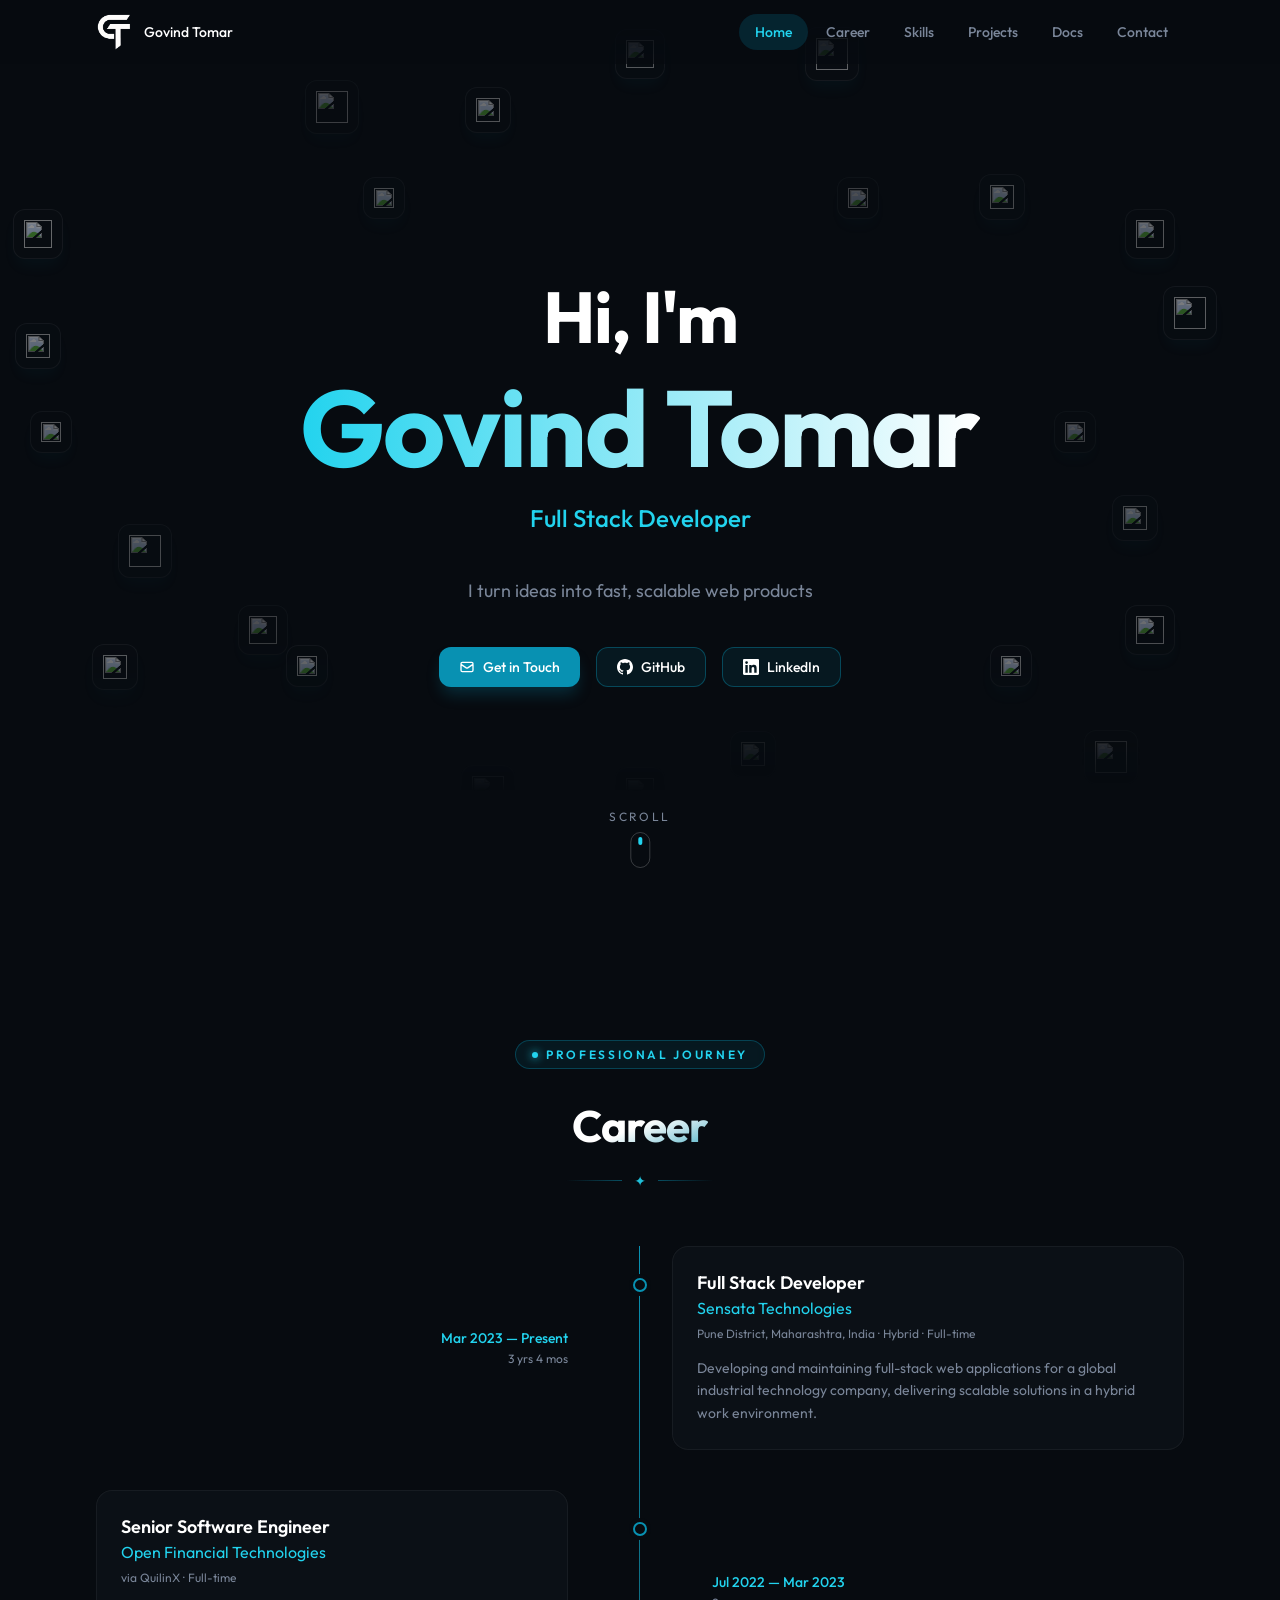
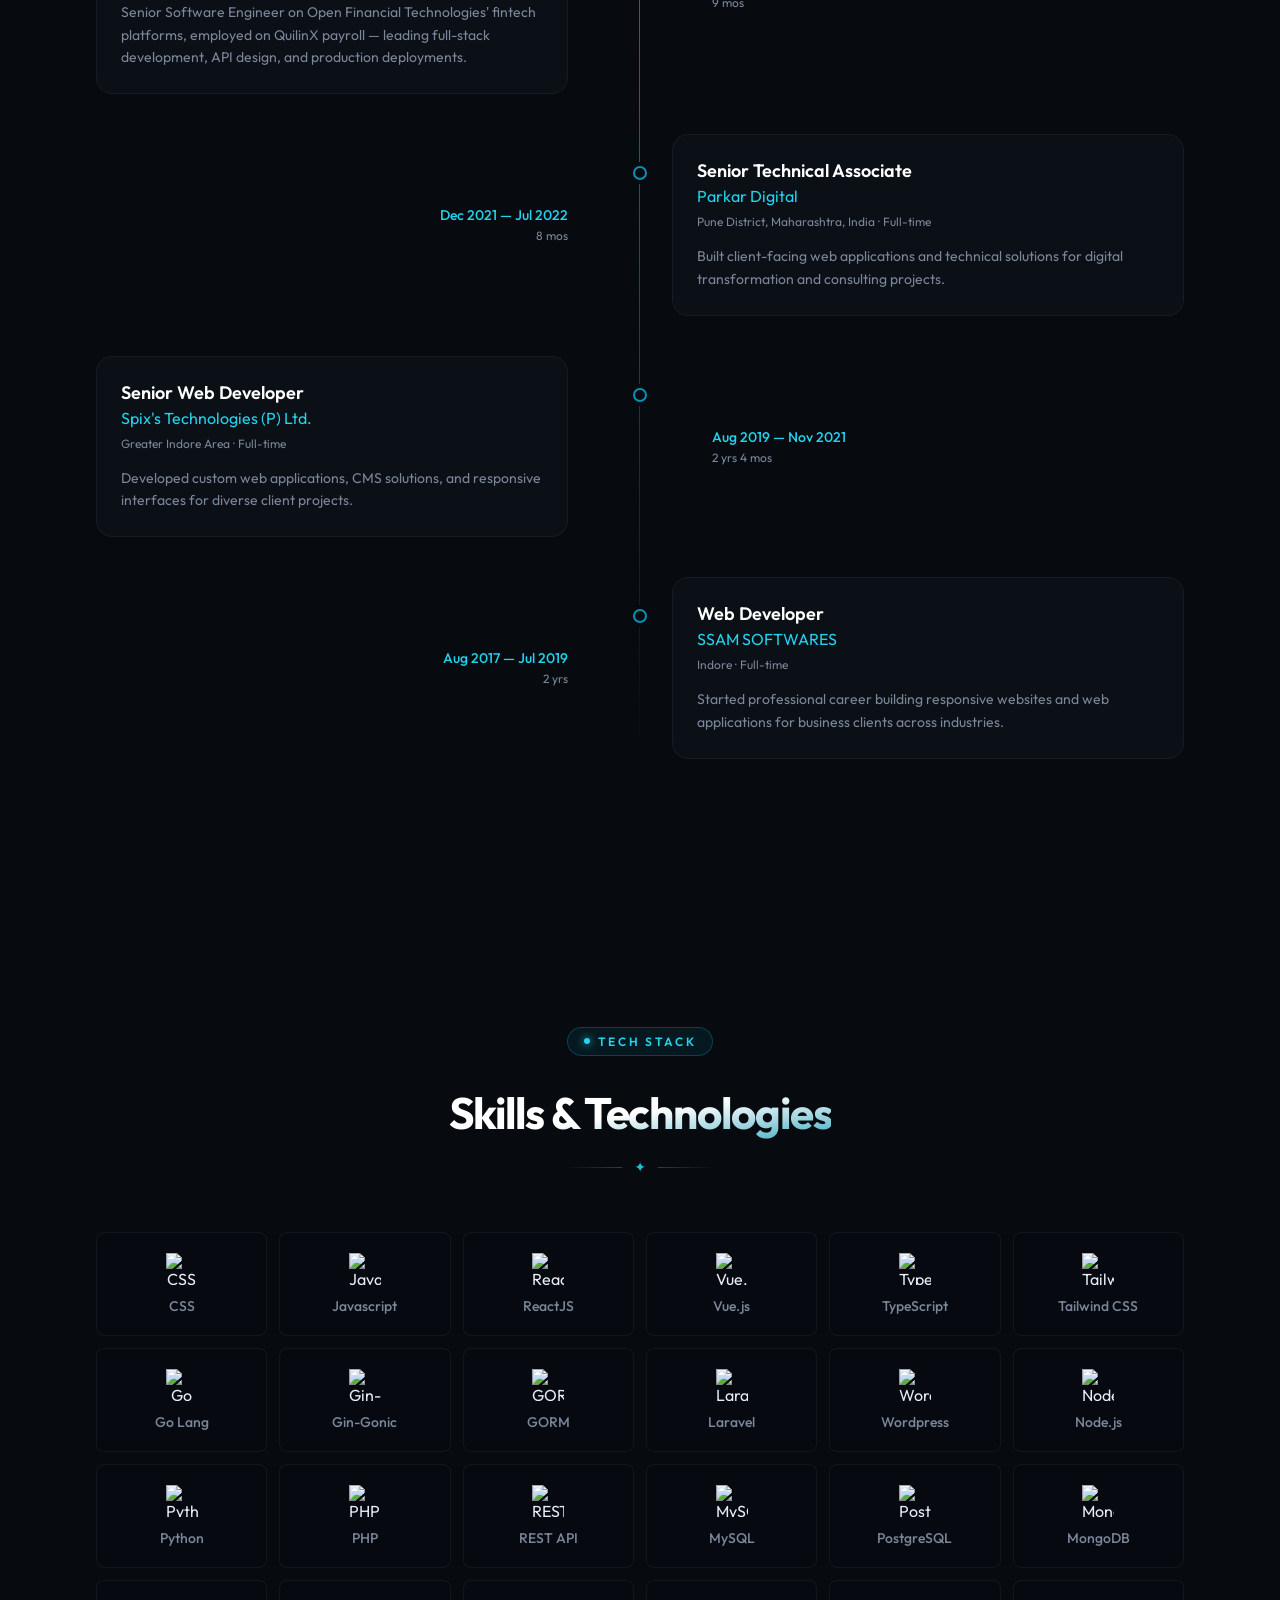
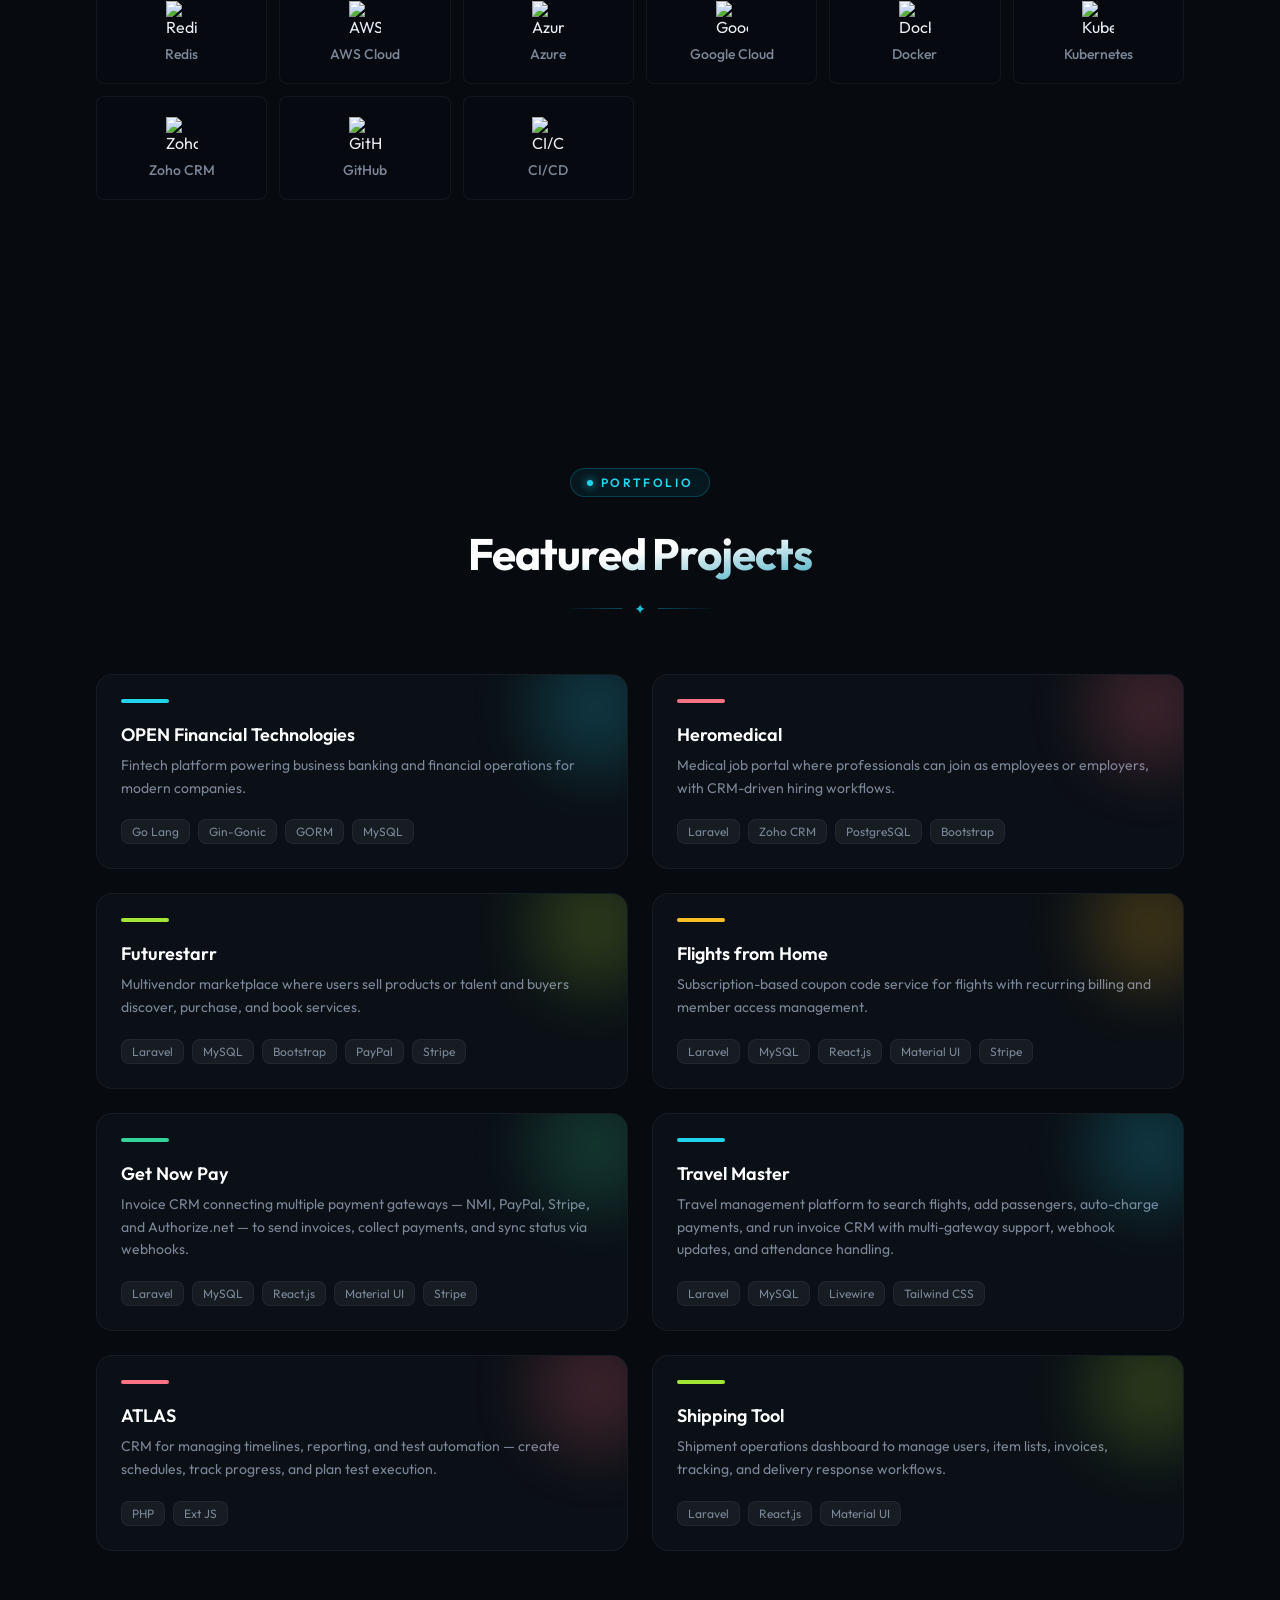
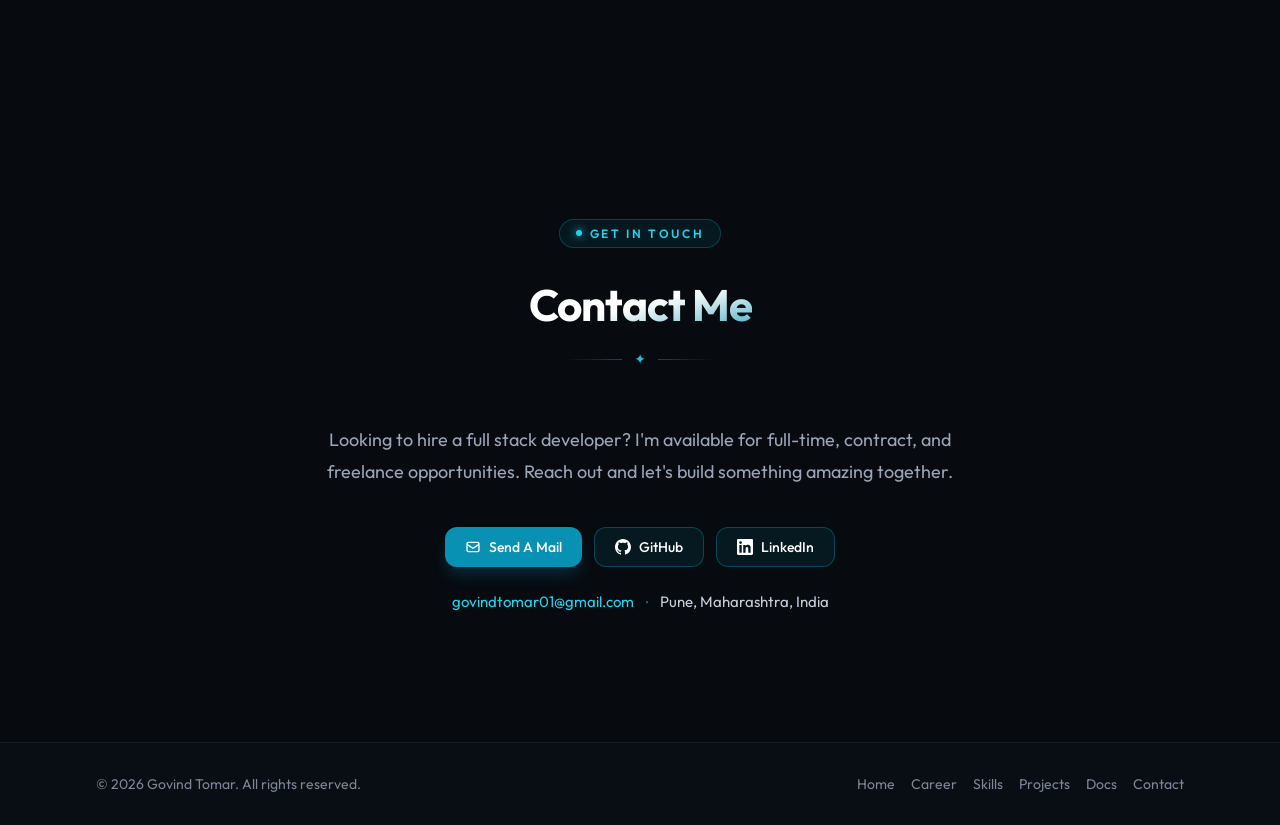
==== commit 23e0cb3f: "Add files via upload" ====
--- a/index.html
+++ b/index.html
@@ -78,7 +78,8 @@
                     <a href="#career" data-nav-href="#career" class="nav-link" style="--header-item-delay: 0.55s;">Career</a>
                     <a href="#skills" data-nav-href="#skills" class="nav-link" style="--header-item-delay: 0.62s;">Skills</a>
                     <a href="#projects" data-nav-href="#projects" class="nav-link" style="--header-item-delay: 0.69s;">Projects</a>
-                    <a href="#contact" data-nav-href="#contact" class="nav-link" style="--header-item-delay: 0.76s;">Contact</a>
+                    <a href="https://govindtomar.github.io/docs" data-nav-href="https://govindtomar.github.io/docs" class="nav-link" style="--header-item-delay: 0.76s;">Docs</a>
+                    <a href="#contact" data-nav-href="#contact" class="nav-link" style="--header-item-delay: 0.83s;">Contact</a>
                 </nav>
 
                 <button type="button" class="menu-btn" aria-label="Open menu" aria-expanded="false">
@@ -103,7 +104,8 @@
                 <a href="#career" data-nav-href="#career" class="drawer-link" style="--drawer-item-delay: 0.11s;"><span class="drawer-indicator" aria-hidden="true"></span>Career</a>
                 <a href="#skills" data-nav-href="#skills" class="drawer-link" style="--drawer-item-delay: 0.16s;"><span class="drawer-indicator" aria-hidden="true"></span>Skills</a>
                 <a href="#projects" data-nav-href="#projects" class="drawer-link" style="--drawer-item-delay: 0.21s;"><span class="drawer-indicator" aria-hidden="true"></span>Projects</a>
-                <a href="#contact" data-nav-href="#contact" class="drawer-link" style="--drawer-item-delay: 0.26s;"><span class="drawer-indicator" aria-hidden="true"></span>Contact</a>
+                <a href="https://govindtomar.github.io/docs" data-nav-href="https://govindtomar.github.io/docs" class="drawer-link" style="--drawer-item-delay: 0.26s;"><span class="drawer-indicator" aria-hidden="true"></span>Docs</a>
+                <a href="#contact" data-nav-href="#contact" class="drawer-link" style="--drawer-item-delay: 0.31s;"><span class="drawer-indicator" aria-hidden="true"></span>Contact</a>
             </nav>
         </aside>
 
@@ -473,6 +475,7 @@
                     <a href="#career">Career</a>
                     <a href="#skills">Skills</a>
                     <a href="#projects">Projects</a>
+                    <a href="https://govindtomar.github.io/docs">Docs</a>
                     <a href="#contact">Contact</a>
                 </nav>
             </div>
